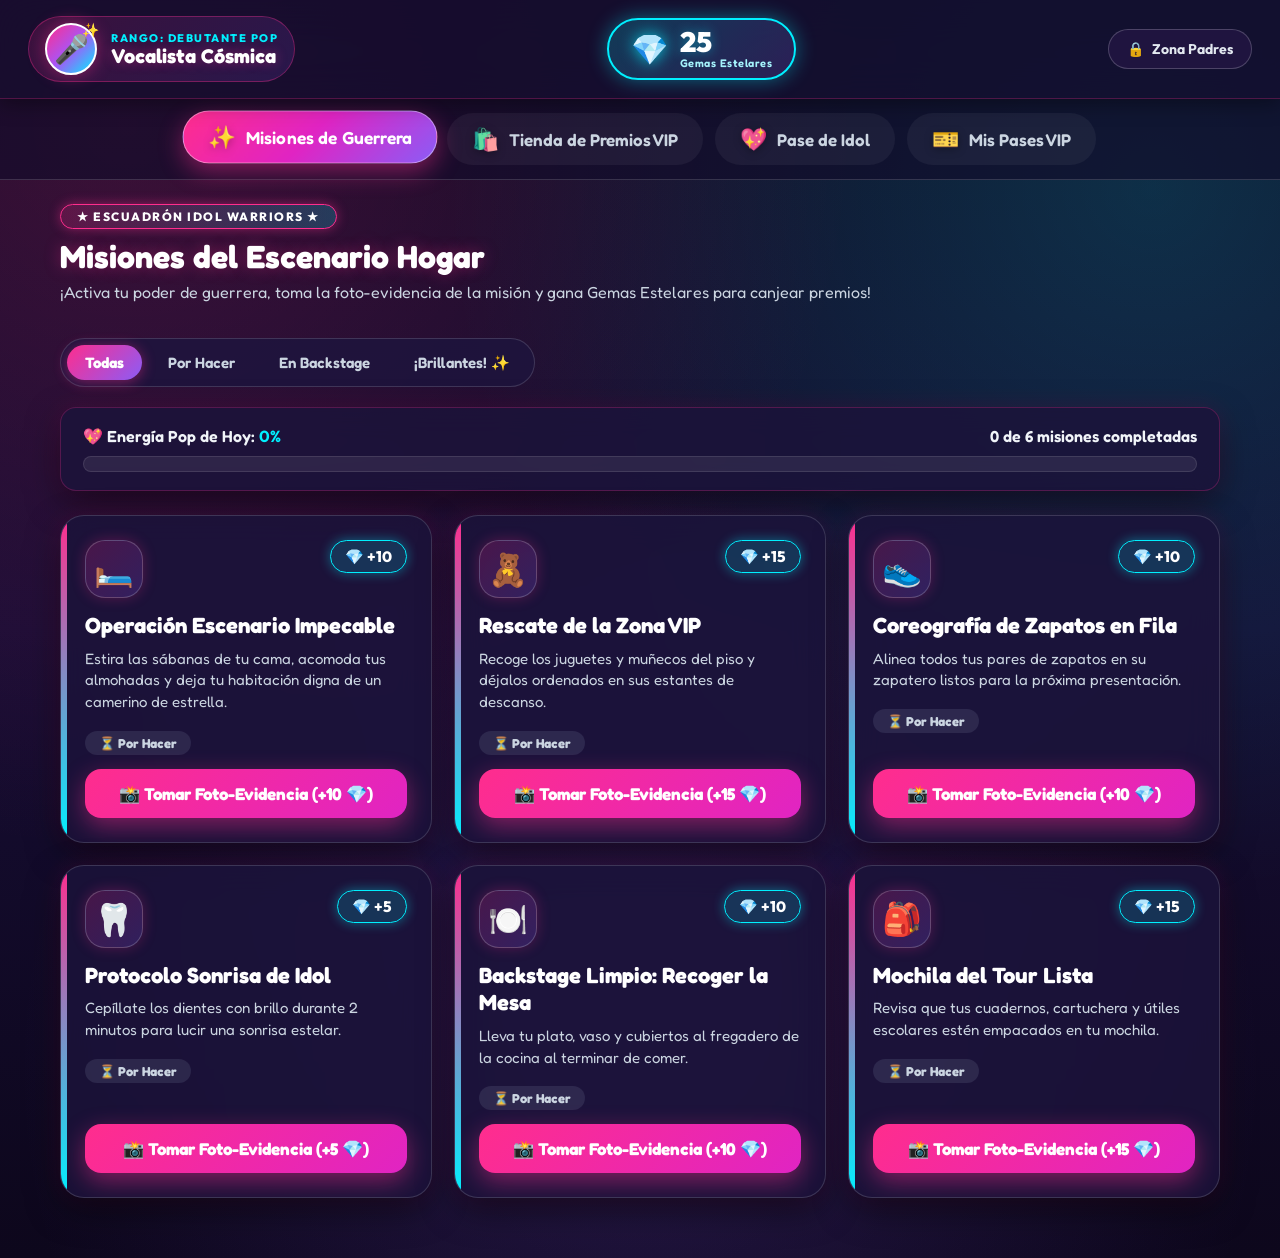
==== index.html @ 94e49156 "Initial commit" ====
<!DOCTYPE html>
<html lang="es">
<head>
  <meta charset="UTF-8">
  <meta name="viewport" content="width=device-width, initial-scale=1.0, maximum-scale=1.0, user-scalable=no">
  <title>Idol Warriors: Operación Hogar ✨💖</title>
  <meta name="description" content="Juego interactivo estilo Guerreras K-Pop para cumplir retos del hogar, subir fotos de evidencia, acumular Gemas Estelares y canjear Vales VIP familiares.">
  
  <!-- Google Fonts: Fredoka y Outfit -->
  <link rel="preconnect" href="https://fonts.googleapis.com">
  <link rel="preconnect" href="https://fonts.gstatic.com" crossorigin>
  <link href="https://fonts.googleapis.com/css2?family=Fredoka:wght@400;500;600;700&family=Outfit:wght@500;700;800;900&display=swap" rel="stylesheet">
  
  <link rel="stylesheet" href="style.css">
</head>
<body>
  <!-- Canvas para fuegos artificiales y lluvia de estrellas -->
  <canvas id="confettiCanvas"></canvas>

  <!-- Barra Superior / Stage Central -->
  <header class="top-nav">
    <div class="agent-summary" id="agentBadgeBtn" title="Ver mi Credencial de Idol Guerrera">
      <div class="avatar-ring">
        <span class="avatar-emoji" id="navAvatarEmoji">🎤</span>
        <span class="sparkle-orbit">✨</span>
      </div>
      <div class="agent-titles">
        <span class="agent-rank-badge" id="navRankBadge">Rango: Debutante Pop</span>
        <h2 class="agent-codename" id="navCodename">Vocalista Cósmica</h2>
      </div>
    </div>

    <!-- Bóveda de Gemas Estelares -->
    <div class="coin-vault" id="coinVault">
      <div class="coin-icon-glow">💎</div>
      <div class="coin-counter">
        <span class="coin-number" id="coinBalance">0</span>
        <span class="coin-label">Gemas Estelares</span>
      </div>
    </div>

    <!-- Botón Cuartel General de Padres -->
    <button class="hq-parent-btn" id="openParentHqBtn" title="Acceso exclusivo para Padres (Cuartel General)">
      <span class="lock-icon">🔒</span>
      <span class="hq-text">Zona Padres</span>
      <span class="pending-badge" id="pendingHqBadge" style="display: none;">0</span>
    </button>
  </header>

  <!-- Pestañas Táctiles Estilo K-Pop Idol -->
  <nav class="tablet-tabs">
    <button class="tab-btn active" data-tab="tab-missions" id="tabBtnMissions">
      <span class="tab-icon">✨</span>
      <span class="tab-text">Misiones de Guerrera</span>
    </button>
    <button class="tab-btn" data-tab="tab-store" id="tabBtnStore">
      <span class="tab-icon">🛍️</span>
      <span class="tab-text">Tienda de Premios VIP</span>
    </button>
    <button class="tab-btn" data-tab="tab-profile" id="tabBtnProfile">
      <span class="tab-icon">💖</span>
      <span class="tab-text">Pase de Idol</span>
    </button>
    <button class="tab-btn" data-tab="tab-tickets" id="tabBtnTickets">
      <span class="tab-icon">🎫</span>
      <span class="tab-text">Mis Pases VIP</span>
    </button>
  </nav>

  <!-- Contenedor Principal de Vistas -->
  <main class="main-container">

    <!-- ============================================== -->
    <!-- PESTAÑA 1: MISIONES DE GUERRERA (RETOS DEL HOGAR) -->
    <!-- ============================================== -->
    <section class="tab-content active" id="tab-missions">
      <div class="mission-dashboard-header">
        <div>
          <span class="classified-tag">★ ESCUADRÓN IDOL WARRIORS ★</span>
          <h1 class="section-title">Misiones del Escenario Hogar</h1>
          <p class="section-desc">¡Activa tu poder de guerrera, toma la foto-evidencia de la misión y gana Gemas Estelares para canjear premios!</p>
        </div>
        
        <!-- Filtros de misiones -->
        <div class="filter-pills">
          <button class="filter-pill active" data-filter="all">Todas</button>
          <button class="filter-pill" data-filter="pending">Por Hacer</button>
          <button class="filter-pill" data-filter="review">En Backstage</button>
          <button class="filter-pill" data-filter="done">¡Brillantes! ✨</button>
        </div>
      </div>

      <!-- Barra de Progreso del Día -->
      <div class="daily-progress-card">
        <div class="progress-info">
          <span>💖 Energía Pop de Hoy: <b id="progressPercentText">0%</b></span>
          <span id="missionsCountText">0 de 0 misiones completadas</span>
        </div>
        <div class="progress-bar-bg">
          <div class="progress-bar-fill" id="dailyProgressBar" style="width: 0%;"></div>
        </div>
      </div>

      <!-- Cuadrícula de Tarjetas de Misiones -->
      <div class="missions-grid" id="missionsGrid">
        <!-- Generado dinámicamente con JS -->
      </div>
    </section>

    <!-- ============================================== -->
    <!-- PESTAÑA 2: TIENDA DE PREMIOS VIP FAMILIARES -->
    <!-- ============================================== -->
    <section class="tab-content" id="tab-store">
      <div class="store-header">
        <span class="classified-tag">★ BOUTIQUE VIP FAMILIAR ★</span>
        <h1 class="section-title">Boutique de Premios VIP</h1>
        <p class="section-desc">Canjea tus Gemas Estelares por increíbles recompensas reales preparadas con papá y mamá.</p>
        
        <div class="store-balance-banner">
          <span class="banner-coin">💎</span>
          <span>Tienes acumuladas: <strong id="storeAvailableCoins">0</strong> Gemas Estelares</span>
        </div>
      </div>

      <div class="rewards-grid" id="rewardsGrid">
        <!-- Generado dinámicamente con JS -->
      </div>
    </section>

    <!-- ============================================== -->
    <!-- PESTAÑA 3: CARNET / PASE DE IDOL GUERRERA -->
    <!-- ============================================== -->
    <section class="tab-content" id="tab-profile">
      <div class="id-card-wrapper">
        <div class="spy-id-card">
          <div class="id-card-top">
            <span class="agency-logo">⭐ K-POP WARRIOR ACADEMY</span>
            <span class="id-code" id="cardAgentId">IDOL-2026</span>
          </div>

          <div class="id-card-body">
            <div class="id-photo-frame">
              <span class="id-avatar-large" id="cardAvatarEmoji">🎤</span>
              <button class="change-avatar-btn" id="openAvatarPickerBtn">Cambiar Estilo 💖</button>
            </div>

            <div class="id-details">
              <div class="field">
                <span class="field-label">Nombre Artístico / Clave:</span>
                <div class="editable-name-row">
                  <span class="field-value" id="cardCodename">Vocalista Cósmica</span>
                  <button class="edit-name-btn" id="editNameBtn">✏️</button>
                </div>
              </div>

              <div class="field">
                <span class="field-label">Rango de Guerrera:</span>
                <span class="rank-tag-large" id="cardRankTag">🌸 Debutante Pop</span>
              </div>

              <div class="field-row-stats">
                <div class="mini-stat">
                  <span class="mini-stat-num" id="statCompletedCases">0</span>
                  <span class="mini-stat-label">Retos Brillantes</span>
                </div>
                <div class="mini-stat">
                  <span class="mini-stat-num" id="statTotalCoinsEarned">0</span>
                  <span class="mini-stat-label">Gemas Ganadas</span>
                </div>
                <div class="mini-stat">
                  <span class="mini-stat-num" id="statRewardsClaimed">0</span>
                  <span class="mini-stat-label">Pases Canjeados</span>
                </div>
              </div>
            </div>
          </div>

          <div class="id-card-bottom">
            <span>PASE DE ACCESO TOTAL • BRILLO Y PODER • CUARTEL FAMILIAR</span>
          </div>
        </div>

        <!-- Rango y Logros -->
        <div class="ranks-roadmap-card">
          <h3 class="roadmap-title">👑 Escalafón del Escuadrón Idol</h3>
          <div class="ranks-list" id="ranksList">
            <!-- Dinámico -->
          </div>
        </div>
      </div>
    </section>

    <!-- ============================================== -->
    <!-- PESTAÑA 4: HISTORIAL DE PASES VIP CANJEADOS -->
    <!-- ============================================== -->
    <section class="tab-content" id="tab-tickets">
      <div class="tickets-header">
        <span class="classified-tag">★ COLECCIÓN VIP ★</span>
        <h1 class="section-title">Mis Pases de Recompensa</h1>
        <p class="section-desc">Muestra estos pases dorados a tus padres para disfrutar de tus momentos y premios especiales.</p>
      </div>

      <div class="tickets-container" id="ticketsContainer">
        <!-- Generado dinámicamente con JS -->
      </div>
    </section>
  </main>

  <!-- ============================================== -->
  <!-- MODAL 1: CÁMARA DE FOTO-EVIDENCIA (VISOR MÁGICO) -->
  <!-- ============================================== -->
  <div class="modal-backdrop" id="cameraModal">
    <div class="modal-card camera-modal-card">
      <div class="modal-header">
        <div class="modal-title-group">
          <span class="modal-badge">📸 LENTE MÁGICO DE GUERRERA</span>
          <h3 class="modal-title" id="cameraMissionTitle">Misión: Escenario Impecable</h3>
        </div>
        <button class="modal-close-btn" id="closeCameraModalBtn">✕</button>
      </div>

      <div class="camera-viewport-container">
        <!-- Vista previa en vivo -->
        <video id="cameraVideo" autoplay playsinline muted></video>
        <!-- Canvas para capturar -->
        <canvas id="cameraCanvas" style="display: none;"></canvas>
        
        <!-- Retícula holográfica de guerrera -->
        <div class="spy-reticle">
          <div class="reticle-corner top-left"></div>
          <div class="reticle-corner top-right"></div>
          <div class="reticle-corner bottom-left"></div>
          <div class="reticle-corner bottom-right"></div>
          <div class="reticle-center"></div>
          <span class="reticle-tag">💖 ENFOQUE MÁGICO • EVIDENCIA BRILLANTE ✨</span>
        </div>

        <!-- Vista previa de foto tomada -->
        <div class="photo-preview-overlay" id="photoPreviewOverlay" style="display: none;">
          <img id="capturedPhotoImg" alt="Foto Evidencia">
          <div class="watermark-stamp">
            <span>MISIÓN CUMPLIDA ✨</span>
            <small id="watermarkDate">03/10/2026</small>
          </div>
        </div>
      </div>

      <!-- Controles de la cámara -->
      <div class="camera-controls">
        <div id="liveCameraButtons" class="btn-group">
          <label class="btn btn-secondary file-upload-label" title="Subir desde galería">
            📁 Galería
            <input type="file" id="fileFallbackInput" accept="image/*" capture="environment" style="display: none;">
          </label>
          <button class="btn btn-shutter" id="shutterBtn" title="¡Capturar con Brillo!">
            <span class="shutter-circle"></span>
          </button>
          <button class="btn btn-secondary" id="switchCameraBtn" title="Cambiar Cámara">🔄 Girar</button>
        </div>

        <div id="reviewCameraButtons" class="btn-group" style="display: none;">
          <button class="btn btn-secondary" id="retakePhotoBtn">🔄 Tomar Otra</button>
          <button class="btn btn-primary-glow" id="sendEvidenceBtn">✨ Enviar a Revisión de Padres</button>
        </div>
      </div>
    </div>
  </div>

  <!-- ============================================== -->
  <!-- MODAL 2: ACCESO PADRES CON PIN -->
  <!-- ============================================== -->
  <div class="modal-backdrop" id="parentPinModal">
    <div class="modal-card pin-modal-card">
      <div class="modal-header">
        <div class="modal-title-group">
          <span class="modal-badge">🔐 BACKSTAGE DE PADRES</span>
          <h3 class="modal-title">Control de Producción</h3>
        </div>
        <button class="modal-close-btn" id="closePinModalBtn">✕</button>
      </div>

      <div class="pin-instruction">
        <p>Ingresa el código PIN de 4 dígitos para aprobar misiones y premios.</p>
        <small class="pin-hint">(PIN por defecto: <b>1234</b>)</small>
      </div>

      <!-- Indicadores de dígitos -->
      <div class="pin-dots">
        <div class="pin-dot" id="pdot-0"></div>
        <div class="pin-dot" id="pdot-1"></div>
        <div class="pin-dot" id="pdot-2"></div>
        <div class="pin-dot" id="pdot-3"></div>
      </div>
      <div class="pin-error-msg" id="pinErrorMsg"></div>

      <!-- Teclado Numérico Táctil -->
      <div class="pin-keypad">
        <button class="keypad-btn" data-key="1">1</button>
        <button class="keypad-btn" data-key="2">2</button>
        <button class="keypad-btn" data-key="3">3</button>
        <button class="keypad-btn" data-key="4">4</button>
        <button class="keypad-btn" data-key="5">5</button>
        <button class="keypad-btn" data-key="6">6</button>
        <button class="keypad-btn" data-key="7">7</button>
        <button class="keypad-btn" data-key="8">8</button>
        <button class="keypad-btn" data-key="9">9</button>
        <button class="keypad-btn special-key" data-key="clear">Borrar</button>
        <button class="keypad-btn" data-key="0">0</button>
        <button class="keypad-btn special-key" data-key="backspace">⌫</button>
      </div>
    </div>
  </div>

  <!-- ============================================== -->
  <!-- MODAL 3: PANEL DEL CUARTEL GENERAL (PADRES) -->
  <!-- ============================================== -->
  <div class="modal-backdrop" id="parentHqModal">
    <div class="modal-card hq-modal-card">
      <div class="modal-header">
        <div class="modal-title-group">
          <span class="modal-badge">⭐ MANDO DE PRODUCCIÓN</span>
          <h2 class="modal-title">Panel de Control de Padres</h2>
        </div>
        <button class="modal-close-btn" id="closeHqModalBtn">✕</button>
      </div>

      <div class="hq-tabs">
        <button class="hq-tab-btn active" data-hqtab="hq-tab-review">
          📸 Revisar Evidencias (<span id="hqPendingCount">0</span>)
        </button>
        <button class="hq-tab-btn" data-hqtab="hq-tab-manage-missions">
          ⚙️ Gestionar Misiones
        </button>
        <button class="hq-tab-btn" data-hqtab="hq-tab-manage-rewards">
          🎁 Gestionar Premios
        </button>
        <button class="hq-tab-btn" data-hqtab="hq-tab-settings">
          🔒 Seguridad y Ajustes
        </button>
      </div>

      <!-- SUBTAB 1: REVISAR FOTOS ENVIADAS -->
      <div class="hq-tab-content active" id="hq-tab-review">
        <div class="review-intro">
          <h3>Evidencias Fotográficas por Aprobar</h3>
          <p>Revisa la foto que tomó tu hija. Al pulsar <b>Aprobar Misión</b> se estampará el sello y se sumarán automáticamente las Gemas a su carnet.</p>
        </div>

        <div class="pending-reviews-list" id="pendingReviewsList">
          <!-- Renderizado dinámico -->
        </div>
      </div>

      <!-- SUBTAB 2: GESTIONAR MISIONES -->
      <div class="hq-tab-content" id="hq-tab-manage-missions">
        <div class="section-action-bar">
          <h3>Misiones del Hogar Activas</h3>
          <button class="btn btn-primary" id="openNewMissionFormBtn">➕ Crear Nueva Misión</button>
        </div>

        <!-- Formulario nueva misión -->
        <div class="form-drawer" id="newMissionForm" style="display: none;">
          <h4>Nueva Misión de Guerrera</h4>
          <div class="form-grid">
            <div class="form-group">
              <label>Icono / Emoji:</label>
              <input type="text" id="newMissionEmoji" value="✨" maxlength="2">
            </div>
            <div class="form-group">
              <label>Nombre de la Misión:</label>
              <input type="text" id="newMissionTitle" placeholder="Ej: Operación Cama Impecable">
            </div>
            <div class="form-group">
              <label>Recompensa (Gemas 💎):</label>
              <input type="number" id="newMissionCoins" value="10" min="1" max="100">
            </div>
            <div class="form-group full-width">
              <label>Instrucciones de la Misión:</label>
              <input type="text" id="newMissionDesc" placeholder="Ej: Estira las sábanas y pon las almohadas en su lugar.">
            </div>
          </div>
          <div class="form-actions">
            <button class="btn btn-secondary" id="cancelNewMissionBtn">Cancelar</button>
            <button class="btn btn-primary-glow" id="saveNewMissionBtn">Guardar Misión</button>
          </div>
        </div>

        <div class="hq-missions-table" id="hqMissionsList">
          <!-- Dinámico -->
        </div>
      </div>

      <!-- SUBTAB 3: GESTIONAR PREMIOS -->
      <div class="hq-tab-content" id="hq-tab-manage-rewards">
        <div class="section-action-bar">
          <h3>Catálogo de Premios VIP</h3>
          <button class="btn btn-primary" id="openNewRewardFormBtn">➕ Añadir Premio Familiar</button>
        </div>

        <!-- Formulario nuevo premio -->
        <div class="form-drawer" id="newRewardForm" style="display: none;">
          <h4>Nuevo Pase de Premio VIP</h4>
          <div class="form-grid">
            <div class="form-group">
              <label>Icono / Emoji:</label>
              <input type="text" id="newRewardEmoji" value="🍦" maxlength="2">
            </div>
            <div class="form-group">
              <label>Nombre del Premio:</label>
              <input type="text" id="newRewardTitle" placeholder="Ej: Tarde de Heladería Doble">
            </div>
            <div class="form-group">
              <label>Costo en Gemas 💎:</label>
              <input type="number" id="newRewardCost" value="25" min="5" max="500">
            </div>
            <div class="form-group full-width">
              <label>Descripción / Condiciones:</label>
              <input type="text" id="newRewardDesc" placeholder="Ej: Salida el fin de semana para comer su helado favorito.">
            </div>
          </div>
          <div class="form-actions">
            <button class="btn btn-secondary" id="cancelNewRewardBtn">Cancelar</button>
            <button class="btn btn-primary-glow" id="saveNewRewardBtn">Guardar Premio</button>
          </div>
        </div>

        <div class="hq-rewards-table" id="hqRewardsList">
          <!-- Dinámico -->
        </div>
      </div>

      <!-- SUBTAB 4: AJUSTES Y SEGURIDAD -->
      <div class="hq-tab-content" id="hq-tab-settings">
        <div class="settings-card">
          <h3>Cambiar Código PIN de Padres</h3>
          <p>Define un nuevo PIN de 4 dígitos para proteger este panel.</p>
          <div class="form-grid" style="max-width: 320px;">
            <div class="form-group">
              <label>Nuevo PIN (4 dígitos):</label>
              <input type="password" id="newPinInput" maxlength="4" placeholder="••••">
            </div>
            <button class="btn btn-primary" id="saveNewPinBtn">Actualizar PIN</button>
          </div>
        </div>

        <div class="settings-card danger-zone">
          <h3>Reiniciar Datos de Muestra</h3>
          <p>Restaura las misiones y premios originales de Guerreras K-Pop si deseas empezar de nuevo.</p>
          <button class="btn btn-danger" id="resetDefaultsBtn">⚠️ Restaurar Datos Originales</button>
        </div>
      </div>
    </div>
  </div>

  <!-- ============================================== -->
  <!-- MODAL 4: PASE VIP DORADO HOLOGRÁFICO -->
  <!-- ============================================== -->
  <div class="modal-backdrop" id="ticketModal">
    <div class="modal-card ticket-modal-card">
      <div class="ticket-golden" id="ticketGoldenCard">
        <div class="ticket-header">
          <span class="ticket-badge">✨ PASE VIP DE RECOMPENSA ✨</span>
          <span class="ticket-agency">K-POP WARRIOR ACADEMY</span>
        </div>
        
        <div class="ticket-body">
          <div class="ticket-emoji" id="ticketEmoji">🎬</div>
          <h2 class="ticket-title" id="ticketTitle">Tarde de Película y Palomitas</h2>
          <p class="ticket-desc" id="ticketDesc">Válido para elegir la película familiar y disfrutar con palomitas recién hechas.</p>
          
          <div class="ticket-meta">
            <div>
              <span class="meta-label">IDOL GUERRERA:</span>
              <strong id="ticketAgentName">Vocalista Cósmica</strong>
            </div>
            <div>
              <span class="meta-label">CÓDIGO VIP:</span>
              <strong class="ticket-code" id="ticketUniqueCode">#VIP-9842</strong>
            </div>
            <div>
              <span class="meta-label">FECHA:</span>
              <span id="ticketDateText">03/10/2026</span>
            </div>
          </div>
        </div>

        <div class="ticket-footer">
          <span class="ticket-seal">💖 PASE CANJEADO CON ÉXITO</span>
          <small>¡Muéstrale este pase VIP a tus padres para disfrutar tu momento especial!</small>
        </div>
      </div>

      <div class="ticket-actions">
        <button class="btn btn-primary-glow" id="closeTicketModalBtn">¡A brillar y disfrutar! 🎉💖</button>
      </div>
    </div>
  </div>

  <!-- ============================================== -->
  <!-- MODAL 5: VESTIDOR IDOL (AVATARES GUERRERAS K-POP) -->
  <!-- ============================================== -->
  <div class="modal-backdrop" id="avatarModal">
    <div class="modal-card avatar-modal-card">
      <div class="modal-header">
        <div class="modal-title-group">
          <span class="modal-badge">✨ VESTIDOR DE GUERRERAS K-POP</span>
          <h3 class="modal-title">Elige tu Estilo de Guerrera</h3>
        </div>
        <button class="modal-close-btn" id="closeAvatarModalBtn">✕</button>
      </div>

      <div class="avatar-choices-grid" id="avatarChoicesGrid">
        <!-- Generado dinámicamente con JS -->
      </div>
    </div>
  </div>

  <!-- Scripts -->
  <script src="app.js"></script>
</body>
</html>
---- style.css ----
/* ========================================================
   IDOL WARRIORS: OPERACIÓN HOGAR - ESTÉTICA GUERRERAS K-POP
   Diseñado para Tablet / iPad con estilo glam-heroico holográfico
   ======================================================== */

:root {
  /* Paleta Holográfica K-Pop */
  --bg-deep: #0e091f;
  --bg-surface: #181135;
  --bg-card: rgba(28, 19, 58, 0.85);
  --bg-card-hover: rgba(38, 25, 78, 0.95);
  
  --kpop-pink: #ff2d8d;
  --kpop-pink-glow: rgba(255, 45, 141, 0.45);
  --kpop-magenta: #e024c3;
  --kpop-violet: #8b5cf6;
  --kpop-violet-glow: rgba(139, 92, 246, 0.4);
  --kpop-cyan: #00f0ff;
  --kpop-cyan-glow: rgba(0, 240, 255, 0.4);
  --kpop-star-gold: #ffd700;
  --kpop-star-glow: rgba(255, 215, 0, 0.45);
  --kpop-mint: #10b981;
  --kpop-gem-blue: #38bdf8;
  
  --text-primary: #ffffff;
  --text-secondary: #cbd5e1;
  --text-muted: #8e84a8;
  
  --border-glass: rgba(255, 255, 255, 0.15);
  --border-holo: linear-gradient(135deg, rgba(255, 45, 141, 0.6), rgba(0, 240, 255, 0.6));
  
  --radius-lg: 24px;
  --radius-md: 16px;
  --radius-sm: 10px;
  --radius-full: 9999px;
  
  --font-child: 'Fredoka', cursive, sans-serif;
  --font-spy: 'Outfit', -apple-system, BlinkMacSystemFont, sans-serif;
  
  --shadow-card: 0 12px 36px -4px rgba(0, 0, 0, 0.6), 0 0 24px rgba(255, 45, 141, 0.12);
  --shadow-kpop-pink: 0 8px 24px var(--kpop-pink-glow);
  --shadow-kpop-cyan: 0 8px 24px var(--kpop-cyan-glow);
  --shadow-holo: 0 8px 28px rgba(139, 92, 246, 0.45);
}

/* Reset y Base */
* {
  margin: 0;
  padding: 0;
  box-sizing: border-box;
  -webkit-tap-highlight-color: transparent;
  user-select: none;
}

body {
  font-family: var(--font-child);
  background-color: var(--bg-deep);
  background-image: 
    radial-gradient(circle at 10% 10%, rgba(255, 45, 141, 0.18) 0%, transparent 45%),
    radial-gradient(circle at 90% 15%, rgba(0, 240, 255, 0.16) 0%, transparent 45%),
    radial-gradient(circle at 50% 85%, rgba(139, 92, 246, 0.18) 0%, transparent 50%),
    linear-gradient(180deg, #0e091f 0%, #160d33 50%, #0d071c 100%);
  color: var(--text-primary);
  min-height: 100vh;
  display: flex;
  flex-direction: column;
  overflow-x: hidden;
  position: relative;
}

/* Canvas de Confeti */
#confettiCanvas {
  position: fixed;
  top: 0;
  left: 0;
  width: 100%;
  height: 100%;
  pointer-events: none;
  z-index: 9999;
}

/* ========================================================
   1. BARRA SUPERIOR / STAGE BAR
   ======================================================== */
.top-nav {
  display: flex;
  align-items: center;
  justify-content: space-between;
  padding: 16px 28px;
  background: rgba(20, 14, 46, 0.85);
  backdrop-filter: blur(20px);
  border-bottom: 1.5px solid rgba(255, 45, 141, 0.25);
  position: sticky;
  top: 0;
  z-index: 100;
  gap: 16px;
  box-shadow: 0 4px 20px rgba(0, 0, 0, 0.4);
}

.agent-summary {
  display: flex;
  align-items: center;
  gap: 14px;
  cursor: pointer;
  padding: 6px 16px;
  border-radius: var(--radius-full);
  background: linear-gradient(135deg, rgba(255, 45, 141, 0.15), rgba(139, 92, 246, 0.15));
  border: 1.5px solid rgba(255, 45, 141, 0.35);
  transition: all 0.25s ease;
}

.agent-summary:hover {
  background: linear-gradient(135deg, rgba(255, 45, 141, 0.25), rgba(139, 92, 246, 0.25));
  transform: translateY(-2px);
  box-shadow: 0 0 16px var(--kpop-pink-glow);
}

.avatar-ring {
  width: 52px;
  height: 52px;
  border-radius: 50%;
  background: linear-gradient(135deg, #ff2d8d, #a855f7, #00f0ff);
  display: flex;
  align-items: center;
  justify-content: center;
  box-shadow: 0 0 18px var(--kpop-pink-glow);
  position: relative;
  border: 2px solid #ffffff;
}

.avatar-emoji {
  font-size: 28px;
}

.sparkle-orbit {
  position: absolute;
  top: -4px;
  right: -4px;
  font-size: 14px;
  animation: sparkleTwinkle 2s infinite ease-in-out alternate;
}

@keyframes sparkleTwinkle {
  0% { transform: scale(0.8) rotate(0deg); opacity: 0.7; }
  100% { transform: scale(1.3) rotate(35deg); opacity: 1; }
}

.agent-titles {
  display: flex;
  flex-direction: column;
}

.agent-rank-badge {
  font-family: var(--font-spy);
  font-size: 11px;
  text-transform: uppercase;
  letter-spacing: 1.5px;
  color: var(--kpop-cyan);
  font-weight: 800;
}

.agent-codename {
  font-family: var(--font-child);
  font-size: 20px;
  font-weight: 700;
  color: #ffffff;
  line-height: 1.1;
  text-shadow: 0 0 12px rgba(255, 45, 141, 0.4);
}

/* Bóveda de Gemas Estelares */
.coin-vault {
  display: flex;
  align-items: center;
  gap: 12px;
  background: linear-gradient(135deg, rgba(0, 240, 255, 0.2), rgba(139, 92, 246, 0.2));
  border: 2px solid var(--kpop-cyan);
  border-radius: var(--radius-full);
  padding: 8px 22px;
  box-shadow: 0 0 20px var(--kpop-cyan-glow);
  animation: pulseGems 3s infinite alternate ease-in-out;
}

@keyframes pulseGems {
  0% { box-shadow: 0 0 12px rgba(0, 240, 255, 0.3); border-color: var(--kpop-cyan); }
  100% { box-shadow: 0 0 24px rgba(255, 45, 141, 0.5); border-color: var(--kpop-pink); }
}

.coin-icon-glow {
  font-size: 30px;
  filter: drop-shadow(0 0 8px rgba(0, 240, 255, 0.8));
  animation: gemFloat 4s infinite ease-in-out;
}

@keyframes gemFloat {
  0%, 100% { transform: translateY(0) scale(1); }
  50% { transform: translateY(-3px) scale(1.1); }
}

.coin-counter {
  display: flex;
  flex-direction: column;
  align-items: flex-start;
}

.coin-number {
  font-family: var(--font-spy);
  font-size: 28px;
  font-weight: 900;
  color: #fff;
  text-shadow: 0 0 12px var(--kpop-cyan-glow);
  line-height: 1;
}

.coin-label {
  font-size: 11px;
  color: #a5f3fc;
  font-weight: 600;
  letter-spacing: 0.5px;
}

/* Botón Cuartel Padres */
.hq-parent-btn {
  display: flex;
  align-items: center;
  gap: 8px;
  background: rgba(35, 23, 68, 0.85);
  border: 1.5px solid rgba(255, 255, 255, 0.2);
  color: #e2e8f0;
  padding: 10px 18px;
  border-radius: var(--radius-full);
  font-family: var(--font-spy);
  font-size: 14px;
  font-weight: 700;
  cursor: pointer;
  transition: all 0.2s ease;
  position: relative;
}

.hq-parent-btn:hover {
  background: rgba(55, 36, 105, 1);
  border-color: var(--kpop-violet);
  color: #fff;
  transform: translateY(-2px);
  box-shadow: 0 4px 16px var(--kpop-violet-glow);
}

.pending-badge {
  background: var(--kpop-pink);
  color: white;
  font-size: 12px;
  font-weight: 900;
  min-width: 22px;
  height: 22px;
  border-radius: 50%;
  display: flex;
  align-items: center;
  justify-content: center;
  box-shadow: 0 0 10px var(--kpop-pink-glow);
  animation: badgeBounce 1.5s infinite;
}

@keyframes badgeBounce {
  0%, 100% { transform: scale(1); }
  50% { transform: scale(1.25); }
}

/* ========================================================
   2. PESTAÑAS TÁCTILES K-POP
   ======================================================== */
.tablet-tabs {
  display: flex;
  justify-content: center;
  gap: 12px;
  padding: 14px 20px;
  background: rgba(18, 12, 42, 0.65);
  border-bottom: 1px solid var(--border-glass);
}

.tab-btn {
  display: flex;
  align-items: center;
  gap: 10px;
  padding: 12px 24px;
  border-radius: var(--radius-full);
  background: rgba(255, 255, 255, 0.05);
  border: 1.5px solid transparent;
  color: var(--text-secondary);
  font-family: var(--font-child);
  font-size: 17px;
  font-weight: 600;
  cursor: pointer;
  transition: all 0.25s cubic-bezier(0.34, 1.56, 0.64, 1);
}

.tab-btn .tab-icon {
  font-size: 22px;
  filter: drop-shadow(0 2px 4px rgba(0,0,0,0.3));
}

.tab-btn:hover {
  color: #fff;
  background: rgba(255, 255, 255, 0.1);
  transform: translateY(-2px);
}

.tab-btn.active {
  background: linear-gradient(135deg, var(--kpop-pink), var(--kpop-magenta), var(--kpop-violet));
  color: #ffffff;
  border-color: rgba(255, 255, 255, 0.4);
  box-shadow: var(--shadow-kpop-pink);
  transform: translateY(-2px) scale(1.02);
}

/* ========================================================
   3. CONTENEDOR PRINCIPAL Y PESTAÑAS
   ======================================================== */
.main-container {
  flex: 1;
  max-width: 1200px;
  width: 100%;
  margin: 0 auto;
  padding: 24px 20px 60px;
}

.tab-content {
  display: none;
  animation: fadeInTab 0.35s ease-out;
}

.tab-content.active {
  display: block;
}

@keyframes fadeInTab {
  from { opacity: 0; transform: translateY(12px); }
  to { opacity: 1; transform: translateY(0); }
}

.classified-tag {
  display: inline-block;
  background: linear-gradient(90deg, rgba(255, 45, 141, 0.2), rgba(0, 240, 255, 0.2));
  color: #ffffff;
  border: 1.5px solid var(--kpop-pink);
  padding: 4px 16px;
  border-radius: var(--radius-full);
  font-family: var(--font-spy);
  font-size: 12px;
  font-weight: 800;
  letter-spacing: 1.5px;
  margin-bottom: 8px;
  box-shadow: 0 0 12px var(--kpop-pink-glow);
}

.section-title {
  font-family: var(--font-child);
  font-size: 32px;
  font-weight: 700;
  color: #fff;
  margin-bottom: 6px;
  text-shadow: 0 0 16px rgba(255, 45, 141, 0.35);
}

.section-desc {
  font-size: 16px;
  color: var(--text-secondary);
  margin-bottom: 20px;
}

/* ========================================================
   4. TABLERO DE MISIONES DE GUERRERA
   ======================================================== */
.mission-dashboard-header {
  display: flex;
  justify-content: space-between;
  align-items: flex-end;
  flex-wrap: wrap;
  gap: 16px;
  margin-bottom: 20px;
}

.filter-pills {
  display: flex;
  gap: 8px;
  background: rgba(30, 20, 62, 0.85);
  padding: 6px;
  border-radius: var(--radius-full);
  border: 1px solid var(--border-glass);
}

.filter-pill {
  background: transparent;
  border: none;
  color: var(--text-secondary);
  padding: 8px 18px;
  border-radius: var(--radius-full);
  font-family: var(--font-child);
  font-size: 15px;
  font-weight: 600;
  cursor: pointer;
  transition: all 0.2s ease;
}

.filter-pill:hover {
  color: #fff;
}

.filter-pill.active {
  background: linear-gradient(135deg, var(--kpop-pink), var(--kpop-violet));
  color: #fff;
  font-weight: 700;
  box-shadow: 0 2px 14px var(--kpop-pink-glow);
}

/* Barra de Progreso Diario */
.daily-progress-card {
  background: var(--bg-card);
  border: 1.5px solid rgba(255, 45, 141, 0.25);
  border-radius: var(--radius-md);
  padding: 18px 22px;
  margin-bottom: 24px;
  backdrop-filter: blur(14px);
  box-shadow: var(--shadow-card);
}

.progress-info {
  display: flex;
  justify-content: space-between;
  font-size: 16px;
  font-weight: 600;
  margin-bottom: 10px;
  color: #f1f5f9;
}

.progress-info b {
  color: var(--kpop-cyan);
  font-family: var(--font-spy);
}

.progress-bar-bg {
  width: 100%;
  height: 16px;
  background: rgba(255, 255, 255, 0.08);
  border-radius: var(--radius-full);
  overflow: hidden;
  border: 1px solid rgba(255, 255, 255, 0.1);
}

.progress-bar-fill {
  height: 100%;
  background: linear-gradient(90deg, var(--kpop-pink), #a855f7, var(--kpop-cyan));
  border-radius: var(--radius-full);
  transition: width 0.6s cubic-bezier(0.34, 1.56, 0.64, 1);
  box-shadow: 0 0 16px var(--kpop-pink-glow);
}

/* Grid de Misiones */
.missions-grid {
  display: grid;
  grid-template-columns: repeat(auto-fill, minmax(320px, 1fr));
  gap: 22px;
}

/* Tarjeta de Misión */
.mission-card {
  background: var(--bg-card);
  border: 1.5px solid var(--border-glass);
  border-radius: var(--radius-lg);
  padding: 24px;
  display: flex;
  flex-direction: column;
  justify-content: space-between;
  transition: all 0.3s cubic-bezier(0.34, 1.56, 0.64, 1);
  box-shadow: var(--shadow-card);
  backdrop-filter: blur(16px);
  position: relative;
  overflow: hidden;
}

.mission-card::before {
  content: '';
  position: absolute;
  top: 0;
  left: 0;
  width: 6px;
  height: 100%;
  background: linear-gradient(180deg, var(--kpop-pink), var(--kpop-cyan));
}

.mission-card:hover {
  transform: translateY(-6px);
  background: var(--bg-card-hover);
  border-color: rgba(255, 45, 141, 0.4);
  box-shadow: 0 16px 40px rgba(0, 0, 0, 0.5), 0 0 24px var(--kpop-pink-glow);
}

.mission-card.status-review {
  border-color: rgba(255, 215, 0, 0.4);
}
.mission-card.status-review::before {
  background: var(--kpop-star-gold);
}

.mission-card.status-done {
  border-color: rgba(16, 185, 129, 0.5);
  background: rgba(16, 185, 129, 0.08);
}
.mission-card.status-done::before {
  background: var(--kpop-mint);
}

.mission-card-top {
  display: flex;
  justify-content: space-between;
  align-items: flex-start;
  margin-bottom: 14px;
}

.mission-emoji-circle {
  width: 58px;
  height: 58px;
  border-radius: 20px;
  background: linear-gradient(135deg, rgba(255, 45, 141, 0.2), rgba(139, 92, 246, 0.2));
  border: 1.5px solid rgba(255, 255, 255, 0.2);
  display: flex;
  align-items: center;
  justify-content: center;
  font-size: 32px;
  box-shadow: 0 0 14px rgba(255, 45, 141, 0.25);
}

.mission-coin-badge {
  display: flex;
  align-items: center;
  gap: 6px;
  background: rgba(0, 240, 255, 0.15);
  border: 1.5px solid var(--kpop-cyan);
  color: #fff;
  padding: 6px 14px;
  border-radius: var(--radius-full);
  font-family: var(--font-spy);
  font-size: 15px;
  font-weight: 800;
  box-shadow: 0 0 12px var(--kpop-cyan-glow);
}

.mission-title {
  font-family: var(--font-child);
  font-size: 22px;
  font-weight: 700;
  color: #fff;
  margin-bottom: 8px;
  line-height: 1.25;
}

.mission-desc {
  font-size: 15px;
  color: var(--text-secondary);
  line-height: 1.45;
  margin-bottom: 18px;
}

.mission-photo-thumbnail {
  width: 100%;
  height: 130px;
  border-radius: var(--radius-md);
  object-fit: cover;
  margin-bottom: 14px;
  border: 2px solid var(--kpop-pink);
  box-shadow: 0 4px 16px rgba(0, 0, 0, 0.4);
}

.mission-status-pill {
  display: inline-flex;
  align-items: center;
  gap: 6px;
  font-size: 13px;
  font-weight: 700;
  padding: 4px 14px;
  border-radius: var(--radius-full);
  margin-bottom: 14px;
  align-self: flex-start;
}

.status-pending .mission-status-pill {
  background: rgba(148, 163, 184, 0.15);
  color: #cbd5e1;
}

.status-review .mission-status-pill {
  background: rgba(255, 215, 0, 0.2);
  color: #fef08a;
  border: 1px solid rgba(255, 215, 0, 0.4);
}

.status-done .mission-status-pill {
  background: rgba(16, 185, 129, 0.25);
  color: #6ee7b7;
  border: 1px solid rgba(16, 185, 129, 0.5);
}

.mission-action-btn {
  width: 100%;
  padding: 14px;
  border-radius: var(--radius-md);
  border: none;
  font-family: var(--font-child);
  font-size: 17px;
  font-weight: 700;
  cursor: pointer;
  display: flex;
  align-items: center;
  justify-content: center;
  gap: 8px;
  transition: all 0.25s ease;
}

.mission-action-btn.btn-camera {
  background: linear-gradient(135deg, var(--kpop-pink), var(--kpop-magenta));
  color: #ffffff;
  box-shadow: var(--shadow-kpop-pink);
}

.mission-action-btn.btn-camera:hover {
  transform: translateY(-2px);
  filter: brightness(1.15);
  box-shadow: 0 8px 24px rgba(255, 45, 141, 0.6);
}

.mission-action-btn.btn-waiting {
  background: rgba(255, 215, 0, 0.15);
  border: 1.5px dashed var(--kpop-star-gold);
  color: #fef08a;
  cursor: default;
}

.mission-action-btn.btn-approved {
  background: rgba(16, 185, 129, 0.2);
  border: 1.5px solid var(--kpop-mint);
  color: #a7f3d0;
  cursor: default;
}

/* ========================================================
   5. BOUTIQUE DE PREMIOS VIP
   ======================================================== */
.store-header {
  text-align: center;
  max-width: 650px;
  margin: 0 auto 30px;
}

.store-balance-banner {
  display: inline-flex;
  align-items: center;
  gap: 12px;
  background: linear-gradient(135deg, rgba(0, 240, 255, 0.15), rgba(255, 45, 141, 0.15));
  border: 2px solid var(--kpop-cyan);
  border-radius: var(--radius-full);
  padding: 10px 24px;
  font-size: 18px;
  color: #fff;
  box-shadow: var(--shadow-kpop-cyan);
}

.store-balance-banner strong {
  color: var(--kpop-cyan);
  font-family: var(--font-spy);
  font-size: 22px;
}

.banner-coin {
  font-size: 28px;
}

.rewards-grid {
  display: grid;
  grid-template-columns: repeat(auto-fill, minmax(300px, 1fr));
  gap: 24px;
}

.reward-card {
  background: var(--bg-card);
  border: 1.5px solid var(--border-glass);
  border-radius: var(--radius-lg);
  padding: 24px;
  display: flex;
  flex-direction: column;
  justify-content: space-between;
  text-align: center;
  box-shadow: var(--shadow-card);
  backdrop-filter: blur(16px);
  position: relative;
  transition: all 0.3s cubic-bezier(0.34, 1.56, 0.64, 1);
}

.reward-card:hover {
  transform: translateY(-6px);
  border-color: var(--kpop-cyan);
  box-shadow: 0 16px 40px rgba(0, 0, 0, 0.6), 0 0 24px var(--kpop-cyan-glow);
}

.reward-emoji-box {
  width: 80px;
  height: 80px;
  margin: 0 auto 16px;
  background: linear-gradient(135deg, rgba(255, 45, 141, 0.2), rgba(0, 240, 255, 0.2));
  border: 2px solid rgba(255, 255, 255, 0.25);
  border-radius: 24px;
  display: flex;
  align-items: center;
  justify-content: center;
  font-size: 44px;
  box-shadow: 0 8px 24px rgba(0, 0, 0, 0.3);
}

.reward-title {
  font-size: 22px;
  font-weight: 700;
  color: #fff;
  margin-bottom: 8px;
}

.reward-desc {
  font-size: 15px;
  color: var(--text-secondary);
  line-height: 1.4;
  margin-bottom: 20px;
  min-height: 42px;
}

.reward-cost-tag {
  display: inline-flex;
  align-items: center;
  justify-content: center;
  gap: 8px;
  background: rgba(0, 240, 255, 0.15);
  border: 1.5px solid var(--kpop-cyan);
  border-radius: var(--radius-full);
  padding: 8px 20px;
  color: #a5f3fc;
  font-family: var(--font-spy);
  font-size: 18px;
  font-weight: 800;
  margin-bottom: 16px;
}

.claim-reward-btn {
  width: 100%;
  padding: 14px;
  border-radius: var(--radius-md);
  border: none;
  font-family: var(--font-child);
  font-size: 18px;
  font-weight: 700;
  cursor: pointer;
  background: linear-gradient(135deg, var(--kpop-pink), #8b5cf6);
  color: #fff;
  box-shadow: var(--shadow-holo);
  transition: all 0.25s ease;
}

.claim-reward-btn:hover:not(:disabled) {
  transform: translateY(-2px);
  filter: brightness(1.15);
  box-shadow: 0 8px 28px rgba(255, 45, 141, 0.6);
}

.claim-reward-btn:disabled {
  background: rgba(255, 255, 255, 0.08);
  color: var(--text-muted);
  box-shadow: none;
  cursor: not-allowed;
  border: 1px solid rgba(255, 255, 255, 0.05);
}

/* ========================================================
   6. PASE DE IDOL GUERRERA
   ======================================================== */
.id-card-wrapper {
  display: flex;
  flex-direction: column;
  align-items: center;
  gap: 30px;
  max-width: 800px;
  margin: 0 auto;
}

.spy-id-card {
  width: 100%;
  background: linear-gradient(135deg, #24164a 0%, #150d30 100%);
  border: 2px solid var(--kpop-pink);
  border-radius: 28px;
  padding: 28px;
  box-shadow: 0 20px 50px rgba(0, 0, 0, 0.7), 0 0 35px var(--kpop-pink-glow);
  position: relative;
  overflow: hidden;
}

.spy-id-card::after {
  content: 'IDOL WARRIOR';
  position: absolute;
  top: 50%;
  right: -20px;
  transform: translateY(-50%) rotate(-35deg);
  font-family: var(--font-spy);
  font-size: 60px;
  font-weight: 900;
  color: rgba(255, 255, 255, 0.03);
  letter-spacing: 6px;
  pointer-events: none;
}

.id-card-top {
  display: flex;
  justify-content: space-between;
  align-items: center;
  border-bottom: 1.5px dashed rgba(255, 45, 141, 0.4);
  padding-bottom: 14px;
  margin-bottom: 24px;
}

.agency-logo {
  font-family: var(--font-spy);
  font-size: 14px;
  font-weight: 800;
  color: var(--kpop-pink);
  letter-spacing: 1.5px;
}

.id-code {
  font-family: var(--font-spy);
  font-size: 15px;
  color: var(--kpop-cyan);
  font-weight: 800;
}

.id-card-body {
  display: flex;
  align-items: center;
  gap: 30px;
  flex-wrap: wrap;
}

.id-photo-frame {
  display: flex;
  flex-direction: column;
  align-items: center;
  gap: 12px;
}

.id-avatar-large {
  width: 130px;
  height: 130px;
  border-radius: 28px;
  background: linear-gradient(135deg, var(--kpop-pink), #8b5cf6, var(--kpop-cyan));
  display: flex;
  align-items: center;
  justify-content: center;
  font-size: 72px;
  box-shadow: 0 10px 25px var(--kpop-pink-glow);
  border: 3px solid #fff;
}

.change-avatar-btn {
  background: rgba(255, 255, 255, 0.12);
  border: 1px solid rgba(255, 255, 255, 0.25);
  color: #fff;
  padding: 8px 16px;
  border-radius: var(--radius-full);
  font-family: var(--font-child);
  font-size: 14px;
  font-weight: 600;
  cursor: pointer;
  transition: all 0.2s ease;
}

.change-avatar-btn:hover {
  background: rgba(255, 255, 255, 0.25);
  transform: translateY(-2px);
}

.id-details {
  flex: 1;
  min-width: 250px;
  display: flex;
  flex-direction: column;
  gap: 16px;
}

.field {
  display: flex;
  flex-direction: column;
  gap: 4px;
}

.field-label {
  font-family: var(--font-spy);
  font-size: 12px;
  color: var(--text-secondary);
  text-transform: uppercase;
  letter-spacing: 1px;
}

.editable-name-row {
  display: flex;
  align-items: center;
  gap: 10px;
}

.field-value {
  font-size: 26px;
  font-weight: 700;
  color: #fff;
}

.edit-name-btn {
  background: transparent;
  border: none;
  font-size: 18px;
  cursor: pointer;
  opacity: 0.7;
  transition: opacity 0.2s;
}

.edit-name-btn:hover {
  opacity: 1;
  transform: scale(1.1);
}

.rank-tag-large {
  display: inline-block;
  background: linear-gradient(135deg, rgba(255, 45, 141, 0.25), rgba(139, 92, 246, 0.25));
  border: 1.5px solid var(--kpop-pink);
  color: #ff9ed2;
  padding: 6px 16px;
  border-radius: var(--radius-full);
  font-family: var(--font-spy);
  font-size: 16px;
  font-weight: 800;
  align-self: flex-start;
}

.field-row-stats {
  display: grid;
  grid-template-columns: repeat(3, 1fr);
  gap: 12px;
  margin-top: 10px;
}

.mini-stat {
  background: rgba(0, 0, 0, 0.3);
  border: 1px solid rgba(255, 255, 255, 0.1);
  border-radius: var(--radius-sm);
  padding: 10px;
  text-align: center;
}

.mini-stat-num {
  display: block;
  font-family: var(--font-spy);
  font-size: 20px;
  font-weight: 800;
  color: var(--kpop-cyan);
}

.mini-stat-label {
  font-size: 11px;
  color: var(--text-secondary);
}

.id-card-bottom {
  margin-top: 24px;
  border-top: 1px solid rgba(255, 255, 255, 0.1);
  padding-top: 12px;
  text-align: center;
  font-family: var(--font-spy);
  font-size: 11px;
  color: var(--text-muted);
  letter-spacing: 2px;
}

/* Roadmap de Rangos */
.ranks-roadmap-card {
  width: 100%;
  background: var(--bg-card);
  border: 1px solid var(--border-glass);
  border-radius: var(--radius-lg);
  padding: 24px;
}

.roadmap-title {
  font-size: 20px;
  font-weight: 700;
  margin-bottom: 18px;
  color: #fff;
}

.ranks-list {
  display: flex;
  flex-direction: column;
  gap: 12px;
}

.rank-item {
  display: flex;
  align-items: center;
  justify-content: space-between;
  padding: 12px 18px;
  border-radius: var(--radius-md);
  background: rgba(255, 255, 255, 0.04);
  border: 1px solid rgba(255, 255, 255, 0.08);
}

.rank-item.unlocked {
  background: rgba(0, 240, 255, 0.08);
  border-color: rgba(0, 240, 255, 0.4);
}

.rank-item.active-rank {
  background: linear-gradient(135deg, rgba(255, 45, 141, 0.2), rgba(139, 92, 246, 0.2));
  border-color: var(--kpop-pink);
  box-shadow: 0 0 16px var(--kpop-pink-glow);
}

.rank-item-info {
  display: flex;
  align-items: center;
  gap: 12px;
}

.rank-emoji {
  font-size: 26px;
}

.rank-name {
  font-size: 17px;
  font-weight: 700;
  color: #fff;
}

.rank-req {
  font-size: 13px;
  color: var(--text-secondary);
}

.rank-badge-status {
  font-family: var(--font-spy);
  font-size: 12px;
  font-weight: 800;
  padding: 4px 12px;
  border-radius: var(--radius-full);
}

.active-rank .rank-badge-status {
  background: var(--kpop-pink);
  color: #fff;
}

.unlocked .rank-badge-status {
  background: rgba(16, 185, 129, 0.2);
  color: #6ee7b7;
}

/* ========================================================
   7. HISTORIAL DE PASES VIP
   ======================================================== */
.tickets-header {
  text-align: center;
  margin-bottom: 28px;
}

.tickets-container {
  display: grid;
  grid-template-columns: repeat(auto-fill, minmax(320px, 1fr));
  gap: 20px;
}

.ticket-mini-card {
  background: linear-gradient(135deg, rgba(255, 45, 141, 0.2), rgba(139, 92, 246, 0.2));
  border: 2px dashed var(--kpop-pink);
  border-radius: var(--radius-lg);
  padding: 20px;
  display: flex;
  flex-direction: column;
  gap: 12px;
  position: relative;
  box-shadow: 0 10px 25px rgba(0, 0, 0, 0.4);
}

.ticket-mini-top {
  display: flex;
  justify-content: space-between;
  align-items: center;
}

.ticket-mini-emoji {
  font-size: 36px;
}

.ticket-mini-code {
  font-family: var(--font-spy);
  font-size: 13px;
  color: var(--kpop-cyan);
  font-weight: 800;
}

.ticket-mini-title {
  font-size: 20px;
  font-weight: 700;
  color: #fff;
}

.ticket-mini-footer {
  display: flex;
  justify-content: space-between;
  font-size: 12px;
  color: var(--text-secondary);
  border-top: 1px dashed rgba(255, 255, 255, 0.15);
  padding-top: 10px;
}

/* ========================================================
   8. MODALES Y DIÁLOGOS
   ======================================================== */
.modal-backdrop {
  position: fixed;
  top: 0;
  left: 0;
  width: 100%;
  height: 100%;
  background: rgba(10, 6, 25, 0.88);
  backdrop-filter: blur(14px);
  z-index: 1000;
  display: none;
  align-items: center;
  justify-content: center;
  padding: 20px;
  animation: fadeInModal 0.25s ease-out;
}

.modal-backdrop.show {
  display: flex;
}

@keyframes fadeInModal {
  from { opacity: 0; }
  to { opacity: 1; }
}

.modal-card {
  background: var(--bg-surface);
  border: 1.5px solid rgba(255, 45, 141, 0.3);
  border-radius: var(--radius-lg);
  width: 100%;
  max-width: 600px;
  box-shadow: 0 25px 60px rgba(0, 0, 0, 0.85), 0 0 35px var(--kpop-pink-glow);
  display: flex;
  flex-direction: column;
  overflow: hidden;
  animation: zoomModal 0.3s cubic-bezier(0.34, 1.56, 0.64, 1);
}

@keyframes zoomModal {
  from { transform: scale(0.92); opacity: 0; }
  to { transform: scale(1); opacity: 1; }
}

.modal-header {
  display: flex;
  justify-content: space-between;
  align-items: center;
  padding: 18px 24px;
  border-bottom: 1px solid var(--border-glass);
  background: rgba(255, 255, 255, 0.03);
}

.modal-badge {
  display: inline-block;
  font-family: var(--font-spy);
  font-size: 11px;
  font-weight: 800;
  color: var(--kpop-cyan);
  letter-spacing: 1px;
  margin-bottom: 2px;
}

.modal-title {
  font-size: 22px;
  font-weight: 700;
  color: #fff;
}

.modal-close-btn {
  background: rgba(255, 255, 255, 0.08);
  border: none;
  color: #fff;
  width: 40px;
  height: 40px;
  border-radius: 50%;
  font-size: 18px;
  font-weight: bold;
  cursor: pointer;
  display: flex;
  align-items: center;
  justify-content: center;
  transition: all 0.2s ease;
}

.modal-close-btn:hover {
  background: rgba(255, 45, 141, 0.3);
  transform: rotate(90deg);
}

/* ========================================================
   9. MODAL DE CÁMARA (LENTE MÁGICO)
   ======================================================== */
.camera-modal-card {
  max-width: 680px;
  background: #120b29;
}

.camera-viewport-container {
  width: 100%;
  height: 380px;
  background: #000;
  position: relative;
  overflow: hidden;
  display: flex;
  align-items: center;
  justify-content: center;
}

#cameraVideo {
  width: 100%;
  height: 100%;
  object-fit: cover;
}

.spy-reticle {
  position: absolute;
  top: 0;
  left: 0;
  width: 100%;
  height: 100%;
  pointer-events: none;
  box-sizing: border-box;
}

.reticle-corner {
  position: absolute;
  width: 36px;
  height: 36px;
  border-color: var(--kpop-pink);
  border-style: solid;
}

.reticle-corner.top-left {
  top: 20px;
  left: 20px;
  border-width: 3px 0 0 3px;
}

.reticle-corner.top-right {
  top: 20px;
  right: 20px;
  border-width: 3px 3px 0 0;
}

.reticle-corner.bottom-left {
  bottom: 20px;
  left: 20px;
  border-width: 0 0 3px 3px;
}

.reticle-corner.bottom-right {
  bottom: 20px;
  right: 20px;
  border-width: 0 3px 3px 0;
}

.reticle-center {
  position: absolute;
  top: 50%;
  left: 50%;
  transform: translate(-50%, -50%);
  width: 40px;
  height: 40px;
  border: 2px dashed var(--kpop-cyan);
  border-radius: 50%;
}

.reticle-tag {
  position: absolute;
  bottom: 12px;
  left: 50%;
  transform: translateX(-50%);
  background: rgba(14, 9, 31, 0.75);
  color: #fff;
  font-family: var(--font-spy);
  font-size: 11px;
  font-weight: 800;
  letter-spacing: 1px;
  padding: 4px 16px;
  border-radius: var(--radius-full);
  border: 1px solid var(--kpop-pink);
  box-shadow: 0 0 12px var(--kpop-pink-glow);
}

.photo-preview-overlay {
  position: absolute;
  top: 0;
  left: 0;
  width: 100%;
  height: 100%;
  background: #000;
  display: flex;
  align-items: center;
  justify-content: center;
}

#capturedPhotoImg {
  width: 100%;
  height: 100%;
  object-fit: cover;
}

.watermark-stamp {
  position: absolute;
  bottom: 24px;
  right: 24px;
  background: linear-gradient(135deg, var(--kpop-pink), var(--kpop-magenta));
  color: white;
  padding: 8px 18px;
  border-radius: 12px;
  transform: rotate(-6deg);
  border: 2px dashed #ffffff;
  display: flex;
  flex-direction: column;
  align-items: center;
  box-shadow: 0 4px 20px rgba(0, 0, 0, 0.6);
}

.watermark-stamp span {
  font-family: var(--font-spy);
  font-size: 14px;
  font-weight: 900;
  letter-spacing: 1.5px;
}

.watermark-stamp small {
  font-size: 11px;
  font-weight: 600;
}

/* Controles de Cámara */
.camera-controls {
  padding: 20px;
  background: #170e33;
  display: flex;
  justify-content: center;
  align-items: center;
}

.btn-group {
  display: flex;
  align-items: center;
  justify-content: center;
  gap: 20px;
  width: 100%;
}

.btn {
  padding: 12px 24px;
  border-radius: var(--radius-full);
  border: none;
  font-family: var(--font-child);
  font-size: 16px;
  font-weight: 700;
  cursor: pointer;
  display: inline-flex;
  align-items: center;
  justify-content: center;
  gap: 8px;
  transition: all 0.2s ease;
}

.btn-secondary {
  background: rgba(255, 255, 255, 0.1);
  color: #fff;
  border: 1px solid rgba(255, 255, 255, 0.2);
}

.btn-secondary:hover {
  background: rgba(255, 255, 255, 0.2);
}

.btn-primary {
  background: var(--kpop-cyan);
  color: #0c081e;
}

.btn-primary:hover {
  filter: brightness(1.1);
  box-shadow: var(--shadow-kpop-cyan);
}

.btn-primary-glow {
  background: linear-gradient(135deg, var(--kpop-pink), #8b5cf6);
  color: #fff;
  box-shadow: var(--shadow-kpop-pink);
  font-size: 18px;
  padding: 14px 28px;
}

.btn-primary-glow:hover {
  transform: translateY(-2px);
  filter: brightness(1.15);
  box-shadow: 0 8px 30px rgba(255, 45, 141, 0.6);
}

.btn-danger {
  background: #ef4444;
  color: #fff;
}

.btn-shutter {
  width: 76px;
  height: 76px;
  border-radius: 50%;
  background: #fff;
  border: 4px solid var(--kpop-pink);
  box-shadow: 0 0 24px var(--kpop-pink-glow);
  display: flex;
  align-items: center;
  justify-content: center;
  cursor: pointer;
  transition: all 0.15s ease;
  padding: 0;
}

.btn-shutter:hover {
  transform: scale(1.06);
}

.btn-shutter:active {
  transform: scale(0.92);
}

.shutter-circle {
  width: 58px;
  height: 58px;
  border-radius: 50%;
  background: linear-gradient(135deg, var(--kpop-pink), var(--kpop-cyan));
  border: 2px solid #fff;
}

/* ========================================================
   10. MODAL DE PIN PARA PADRES
   ======================================================== */
.pin-modal-card {
  max-width: 400px;
  text-align: center;
  padding: 24px;
}

.pin-instruction {
  margin-bottom: 20px;
}

.pin-instruction p {
  font-size: 16px;
  color: #f1f5f9;
}

.pin-hint {
  color: var(--text-secondary);
  font-size: 13px;
}

.pin-dots {
  display: flex;
  justify-content: center;
  gap: 16px;
  margin-bottom: 12px;
}

.pin-dot {
  width: 22px;
  height: 22px;
  border-radius: 50%;
  border: 2px solid var(--kpop-pink);
  background: rgba(255, 45, 141, 0.1);
  transition: all 0.2s ease;
}

.pin-dot.filled {
  background: var(--kpop-pink);
  box-shadow: 0 0 14px var(--kpop-pink);
  transform: scale(1.1);
}

.pin-error-msg {
  color: #ff4d4d;
  font-size: 14px;
  min-height: 20px;
  margin-bottom: 16px;
  font-weight: 600;
}

.pin-keypad {
  display: grid;
  grid-template-columns: repeat(3, 1fr);
  gap: 14px;
  max-width: 280px;
  margin: 0 auto;
}

.keypad-btn {
  height: 64px;
  border-radius: var(--radius-md);
  border: 1.5px solid var(--border-glass);
  background: rgba(255, 255, 255, 0.06);
  color: #fff;
  font-family: var(--font-spy);
  font-size: 26px;
  font-weight: 800;
  cursor: pointer;
  display: flex;
  align-items: center;
  justify-content: center;
  transition: all 0.15s ease;
}

.keypad-btn:active {
  background: var(--kpop-pink);
  color: #fff;
  transform: scale(0.92);
}

.keypad-btn.special-key {
  font-size: 18px;
  font-family: var(--font-child);
  background: rgba(255, 255, 255, 0.03);
  color: var(--text-secondary);
}

/* ========================================================
   11. PANEL DEL CUARTEL GENERAL (PADRES)
   ======================================================== */
.hq-modal-card {
  max-width: 850px;
  max-height: 90vh;
  overflow: hidden;
}

.hq-tabs {
  display: flex;
  background: rgba(18, 12, 42, 0.95);
  border-bottom: 1px solid var(--border-glass);
  overflow-x: auto;
  padding: 8px 16px 0;
  gap: 8px;
}

.hq-tab-btn {
  background: transparent;
  border: none;
  border-bottom: 3px solid transparent;
  color: var(--text-secondary);
  padding: 12px 18px;
  font-family: var(--font-child);
  font-size: 16px;
  font-weight: 600;
  cursor: pointer;
  white-space: nowrap;
  transition: all 0.2s ease;
}

.hq-tab-btn:hover {
  color: #fff;
}

.hq-tab-btn.active {
  color: var(--kpop-pink);
  border-bottom-color: var(--kpop-pink);
  font-weight: 700;
}

.hq-tab-content {
  display: none;
  padding: 24px;
  overflow-y: auto;
  max-height: calc(90vh - 140px);
}

.hq-tab-content.active {
  display: block;
}

.review-intro {
  margin-bottom: 20px;
}

.review-intro h3 {
  font-size: 22px;
  color: #fff;
  margin-bottom: 4px;
}

.review-intro p {
  color: var(--text-secondary);
  font-size: 15px;
}

.review-item-card {
  background: rgba(255, 255, 255, 0.04);
  border: 1.5px solid var(--border-glass);
  border-radius: var(--radius-lg);
  padding: 20px;
  display: grid;
  grid-template-columns: 200px 1fr;
  gap: 20px;
  margin-bottom: 18px;
  align-items: center;
}

.review-photo-preview {
  width: 100%;
  height: 160px;
  border-radius: var(--radius-md);
  object-fit: cover;
  border: 2px solid var(--kpop-pink);
  box-shadow: 0 6px 18px rgba(0, 0, 0, 0.5);
}

.review-details h4 {
  font-size: 20px;
  color: #fff;
  margin-bottom: 6px;
}

.review-details p {
  font-size: 14px;
  color: var(--text-secondary);
  margin-bottom: 14px;
}

.review-actions {
  display: flex;
  gap: 12px;
  align-items: center;
}

.btn-approve-stamp {
  background: linear-gradient(135deg, var(--kpop-mint), #059669);
  color: #fff;
  padding: 12px 24px;
  border-radius: var(--radius-full);
  border: none;
  font-family: var(--font-child);
  font-size: 16px;
  font-weight: 700;
  cursor: pointer;
  display: flex;
  align-items: center;
  gap: 8px;
  box-shadow: 0 4px 16px rgba(16, 185, 129, 0.4);
  transition: all 0.2s ease;
}

.btn-approve-stamp:hover {
  transform: translateY(-2px);
  filter: brightness(1.15);
}

.section-action-bar {
  display: flex;
  justify-content: space-between;
  align-items: center;
  margin-bottom: 18px;
}

.form-drawer {
  background: rgba(255, 255, 255, 0.05);
  border: 1.5px solid var(--kpop-pink);
  border-radius: var(--radius-md);
  padding: 20px;
  margin-bottom: 24px;
}

.form-drawer h4 {
  font-size: 18px;
  margin-bottom: 14px;
  color: var(--kpop-pink);
}

.form-grid {
  display: grid;
  grid-template-columns: repeat(auto-fit, minmax(200px, 1fr));
  gap: 14px;
  margin-bottom: 16px;
}

.form-group {
  display: flex;
  flex-direction: column;
  gap: 6px;
}

.form-group.full-width {
  grid-column: 1 / -1;
}

.form-group label {
  font-size: 13px;
  font-weight: 600;
  color: var(--text-secondary);
}

.form-group input {
  background: rgba(0, 0, 0, 0.35);
  border: 1px solid var(--border-glass);
  border-radius: var(--radius-sm);
  padding: 10px 14px;
  color: #fff;
  font-family: var(--font-child);
  font-size: 15px;
}

.form-group input:focus {
  outline: none;
  border-color: var(--kpop-cyan);
}

.form-actions {
  display: flex;
  justify-content: flex-end;
  gap: 10px;
}

.hq-item-row {
  display: flex;
  align-items: center;
  justify-content: space-between;
  padding: 14px 18px;
  background: rgba(255, 255, 255, 0.03);
  border: 1px solid var(--border-glass);
  border-radius: var(--radius-md);
  margin-bottom: 10px;
}

.hq-item-info {
  display: flex;
  align-items: center;
  gap: 14px;
}

.hq-item-emoji {
  font-size: 26px;
}

.hq-item-title {
  font-size: 17px;
  font-weight: 700;
  color: #fff;
}

.hq-item-sub {
  font-size: 13px;
  color: var(--text-secondary);
}

.hq-item-controls {
  display: flex;
  align-items: center;
  gap: 10px;
}

.btn-icon-danger {
  background: rgba(239, 68, 68, 0.15);
  color: #f87171;
  border: 1px solid rgba(239, 68, 68, 0.3);
  width: 36px;
  height: 36px;
  border-radius: 50%;
  cursor: pointer;
  display: flex;
  align-items: center;
  justify-content: center;
  transition: all 0.2s;
}

.btn-icon-danger:hover {
  background: #ef4444;
  color: white;
}

.settings-card {
  background: rgba(255, 255, 255, 0.04);
  border: 1px solid var(--border-glass);
  border-radius: var(--radius-md);
  padding: 20px;
  margin-bottom: 20px;
}

.settings-card h3 {
  font-size: 19px;
  margin-bottom: 6px;
  color: #fff;
}

.settings-card p {
  font-size: 14px;
  color: var(--text-secondary);
  margin-bottom: 14px;
}

.settings-card.danger-zone {
  border-color: rgba(239, 68, 68, 0.3);
  background: rgba(239, 68, 68, 0.05);
}

/* ========================================================
   12. PASE VIP DORADO HOLOGRÁFICO
   ======================================================== */
.ticket-modal-card {
  background: transparent;
  box-shadow: none;
  border: none;
  max-width: 520px;
  align-items: center;
}

.ticket-golden {
  width: 100%;
  background: linear-gradient(135deg, #ffd700 0%, #ff80bf 50%, #9933ff 100%);
  color: #2b0036;
  border-radius: 26px;
  padding: 30px;
  box-shadow: 0 20px 60px rgba(0, 0, 0, 0.7), 0 0 45px rgba(255, 45, 141, 0.6);
  position: relative;
  border: 4px solid #fff;
}

.ticket-header {
  display: flex;
  justify-content: space-between;
  align-items: center;
  border-bottom: 2px dashed rgba(43, 0, 54, 0.35);
  padding-bottom: 12px;
  margin-bottom: 18px;
}

.ticket-badge {
  font-family: var(--font-spy);
  font-size: 12px;
  font-weight: 900;
  letter-spacing: 1px;
}

.ticket-agency {
  font-size: 12px;
  font-weight: 800;
}

.ticket-body {
  text-align: center;
  margin-bottom: 20px;
}

.ticket-emoji {
  font-size: 64px;
  margin-bottom: 8px;
  filter: drop-shadow(0 4px 12px rgba(0, 0, 0, 0.25));
}

.ticket-title {
  font-size: 26px;
  font-weight: 800;
  color: #2b0036;
  margin-bottom: 8px;
}

.ticket-desc {
  font-size: 16px;
  color: #3b0d4c;
  line-height: 1.4;
  margin-bottom: 20px;
}

.ticket-meta {
  display: flex;
  justify-content: space-around;
  background: rgba(255, 255, 255, 0.4);
  padding: 10px;
  border-radius: var(--radius-md);
  font-size: 13px;
}

.meta-label {
  display: block;
  font-size: 10px;
  font-weight: 800;
  opacity: 0.85;
}

.ticket-code {
  font-family: var(--font-spy);
  font-weight: 900;
}

.ticket-footer {
  border-top: 2px dashed rgba(43, 0, 54, 0.35);
  padding-top: 14px;
  text-align: center;
  display: flex;
  flex-direction: column;
  gap: 4px;
}

.ticket-seal {
  font-family: var(--font-spy);
  font-size: 14px;
  font-weight: 900;
  letter-spacing: 1px;
}

.ticket-footer small {
  font-size: 12px;
  font-weight: 700;
  color: #3b0d4c;
}

.ticket-actions {
  margin-top: 20px;
  width: 100%;
  display: flex;
  justify-content: center;
}

/* ========================================================
   13. SELECTOR DE AVATARES GUERRERAS K-POP
   ======================================================== */
.avatar-modal-card {
  max-width: 550px;
  padding-bottom: 24px;
}

.avatar-choices-grid {
  display: grid;
  grid-template-columns: repeat(4, 1fr);
  gap: 16px;
  padding: 24px;
}

.avatar-choice-btn {
  background: rgba(255, 255, 255, 0.05);
  border: 2px solid var(--border-glass);
  border-radius: 20px;
  padding: 16px;
  cursor: pointer;
  display: flex;
  flex-direction: column;
  align-items: center;
  gap: 8px;
  transition: all 0.25s ease;
}

.avatar-choice-btn:hover {
  background: rgba(255, 45, 141, 0.2);
  transform: translateY(-4px) scale(1.05);
  border-color: var(--kpop-pink);
}

.avatar-choice-btn.selected {
  background: rgba(255, 45, 141, 0.25);
  border-color: var(--kpop-pink);
  box-shadow: 0 0 18px var(--kpop-pink-glow);
}

.avatar-choice-emoji {
  font-size: 44px;
}

.avatar-choice-name {
  font-size: 12px;
  font-weight: 700;
  color: #fff;
  text-align: center;
}

/* ========================================================
   14. RESPONSIVE / TABLET Y MÓVIL
   ======================================================== */
@media (max-width: 768px) {
  .top-nav {
    padding: 12px 16px;
  }
  
  .agent-codename {
    font-size: 17px;
  }
  
  .coin-number {
    font-size: 22px;
  }
  
  .tablet-tabs {
    padding: 8px 10px;
    gap: 6px;
    overflow-x: auto;
  }
  
  .tab-btn {
    padding: 10px 16px;
    font-size: 15px;
  }
  
  .mission-dashboard-header {
    flex-direction: column;
    align-items: flex-start;
  }
  
  .review-item-card {
    grid-template-columns: 1fr;
  }
  
  .id-card-body {
    flex-direction: column;
    text-align: center;
  }
  
  .editable-name-row {
    justify-content: center;
  }
  
  .rank-tag-large {
    align-self: center;
  }
  
  .avatar-choices-grid {
    grid-template-columns: repeat(2, 1fr);
  }
}
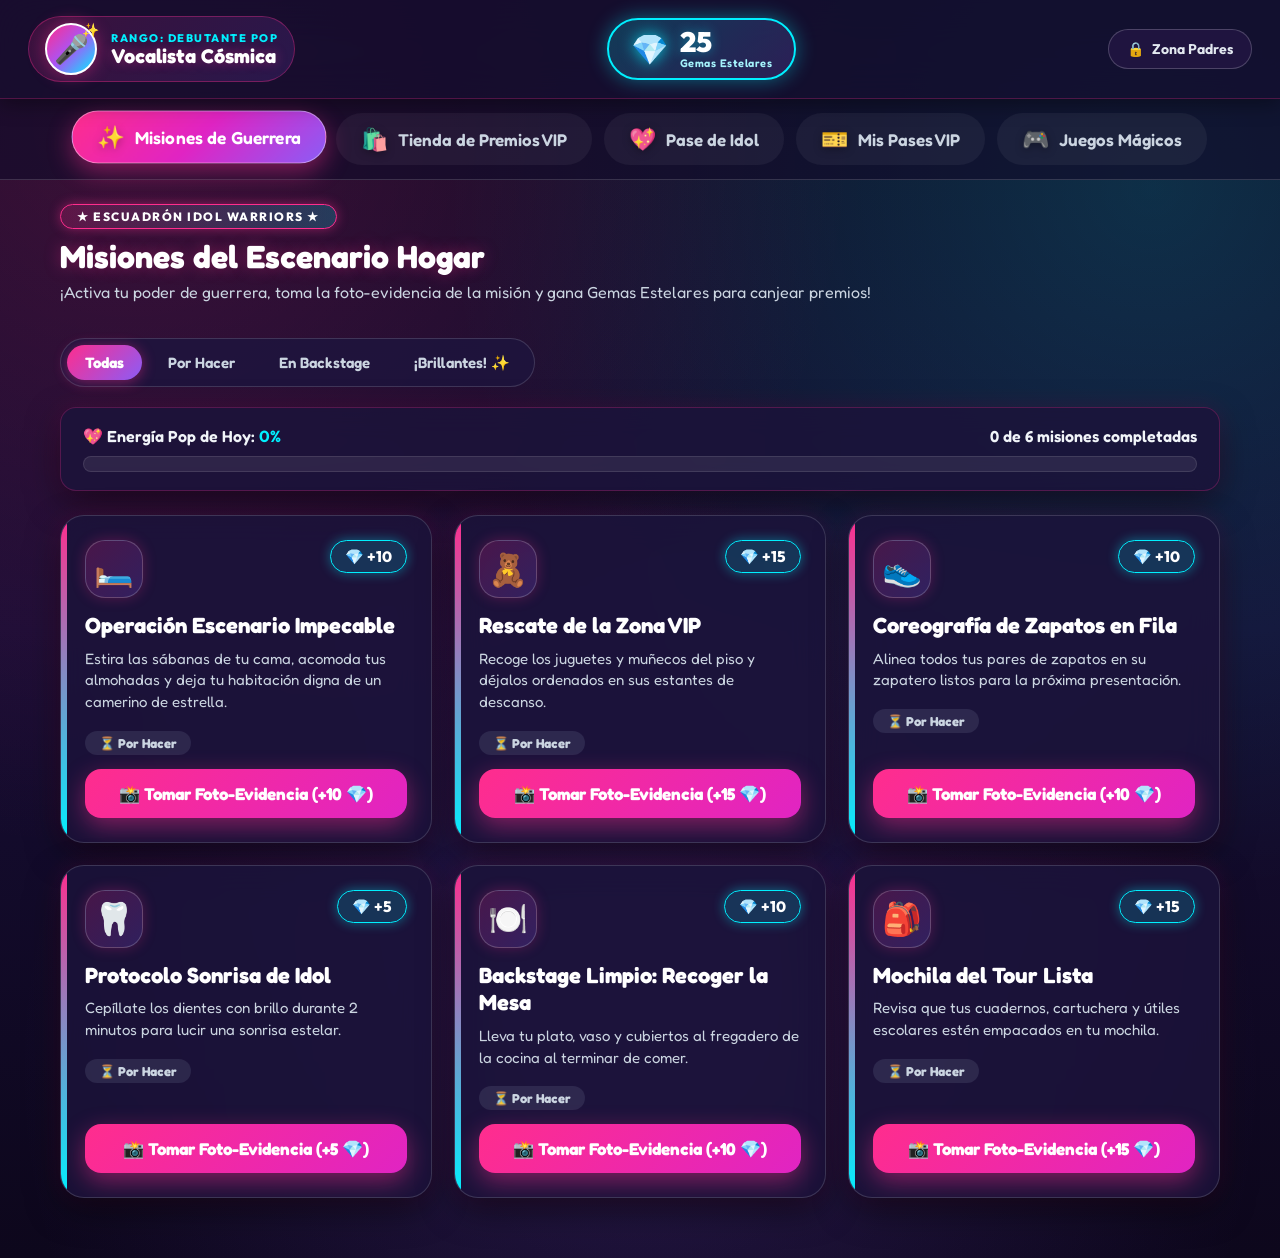
==== commit d6c6893f: "Agregar minijuegos magicos para 6 a 8 anos: Quiz/Adivinanzas, Memoria y Atrapa-Gemas" ====
--- a/index.html
+++ b/index.html
@@ -65,6 +65,10 @@
       <span class="tab-icon">🎫</span>
       <span class="tab-text">Mis Pases VIP</span>
     </button>
+    <button class="tab-btn" data-tab="tab-arcade" id="tabBtnArcade">
+      <span class="tab-icon">🎮</span>
+      <span class="tab-text">Juegos Mágicos</span>
+    </button>
   </nav>
 
   <!-- Contenedor Principal de Vistas -->
@@ -204,6 +208,100 @@
         <!-- Generado dinámicamente con JS -->
       </div>
     </section>
+
+    <!-- ============================================== -->
+    <!-- PESTAÑA 5: MINIJUEGOS INTERACTIVOS (6-8 AÑOS) -->
+    <!-- ============================================== -->
+    <section class="tab-content" id="tab-arcade">
+      <div class="arcade-header">
+        <span class="classified-tag">★ SALA DE ENTRENAMIENTO IDOL ★</span>
+        <h1 class="section-title">Minijuegos Mágicos 🎮✨</h1>
+        <p class="section-desc">¡Juega, adivina y ejercita tu mente para ganar Gemas Estelares extra para tus Vales VIP familiares!</p>
+
+        <!-- Selector de Juegos -->
+        <div class="arcade-nav-pills">
+          <button class="arcade-pill active" id="pillQuiz" onclick="switchArcadeGame('quiz')">
+            <span class="pill-icon">✨</span>
+            <span class="pill-text">Adivinanzas & Quiz</span>
+          </button>
+          <button class="arcade-pill" id="pillMemory" onclick="switchArcadeGame('memory')">
+            <span class="pill-icon">🃏</span>
+            <span class="pill-text">Memoria de Idols</span>
+          </button>
+          <button class="arcade-pill" id="pillCatch" onclick="switchArcadeGame('catch')">
+            <span class="pill-icon">🌟</span>
+            <span class="pill-text">Atrapa-Gemas</span>
+          </button>
+        </div>
+      </div>
+
+      <!-- VISTA 1: ADIVINANZAS & QUIZ MÁGICO -->
+      <div class="arcade-game-view active" id="gameViewQuiz">
+        <div class="quiz-card-wrapper">
+          <div class="quiz-top-bar">
+            <span class="quiz-category-badge" id="quizCategoryBadge">🐾 Animales Mágicos</span>
+            <div class="quiz-status-tags">
+              <span class="quiz-counter-tag" id="quizCounterText">Adivinanza 1 de 15</span>
+              <span class="quiz-reward-tag">💎 +3 por acierto</span>
+            </div>
+          </div>
+
+          <div class="quiz-question-box">
+            <div class="quiz-emoji-main" id="quizEmojiMain">🦁</div>
+            <h2 class="quiz-question-text" id="quizQuestionText">Cargando adivinanza...</h2>
+          </div>
+
+          <div class="quiz-feedback-box" id="quizFeedbackBox" style="display: none;"></div>
+
+          <div class="quiz-options-grid" id="quizOptionsGrid">
+            <!-- Botones de opciones generados dinámicamente con JS -->
+          </div>
+
+          <div class="quiz-footer-actions">
+            <button class="btn btn-secondary" id="quizRestartBtn" onclick="restartQuiz()">🔄 Reiniciar Rondas</button>
+            <button class="btn btn-primary-glow" id="quizNextBtn" style="display: none;" onclick="nextQuizQuestion()">¡Siguiente Adivinanza! ✨ ➡️</button>
+          </div>
+        </div>
+      </div>
+
+      <!-- VISTA 2: MEMORIA DE IDOLS (PAREJAS) -->
+      <div class="arcade-game-view" id="gameViewMemory" style="display: none;">
+        <div class="memory-wrapper">
+          <div class="memory-top-bar">
+            <div class="memory-stats-group">
+              <span class="memory-badge">🃏 Intentos: <b id="memoryFlipsText">0</b></span>
+              <span class="memory-badge">✨ Parejas: <b id="memoryMatchesText">0 / 6</b></span>
+              <span class="memory-badge bonus-badge">💎 Premio: +10 Gemas</span>
+            </div>
+            <button class="btn btn-secondary" onclick="initMemoryGame()">🔄 Barajar de Nuevo</button>
+          </div>
+
+          <div class="memory-grid" id="memoryGrid">
+            <!-- 12 cartas generadas dinámicamente con JS -->
+          </div>
+        </div>
+      </div>
+
+      <!-- VISTA 3: ATRAPA-GEMAS ESTELAR -->
+      <div class="arcade-game-view" id="gameViewCatch" style="display: none;">
+        <div class="catch-wrapper">
+          <div class="catch-top-bar">
+            <span class="catch-badge">⏱️ Tiempo: <b id="catchTimerText">20s</b></span>
+            <span class="catch-badge">💎 Atrapadas: <b id="catchScoreText">0</b></span>
+            <span class="catch-badge bonus-badge">✨ 4 atrapadas = 1 💎</span>
+          </div>
+
+          <div class="catch-stage" id="catchStage">
+            <div class="catch-start-screen" id="catchStartScreen">
+              <span class="stage-big-emoji">🌟</span>
+              <h3>¡Atrapa tantas Gemas y Estrellas como puedas!</h3>
+              <p>Tócalas rápido con el dedo en la pantalla antes de que desaparezcan. ¡Cada 4 gemas que toques te darán 1 Gema Estelar real para tus Vales VIP!</p>
+              <button class="btn btn-primary-glow" id="startCatchGameBtn" onclick="startCatchGame()">🚀 ¡Comenzar Juego! (20s)</button>
+            </div>
+          </div>
+        </div>
+      </div>
+    </section>
   </main>
 
   <!-- ============================================== -->
--- a/style.css
+++ b/style.css
@@ -2043,3 +2043,464 @@
     grid-template-columns: repeat(2, 1fr);
   }
 }
+
+/* ========================================================
+   15. SALA DE MINIJUEGOS MÁGICOS (6-8 AÑOS)
+   ======================================================== */
+.arcade-header {
+  text-align: center;
+  max-width: 720px;
+  margin: 0 auto 30px;
+}
+
+.arcade-nav-pills {
+  display: flex;
+  justify-content: center;
+  gap: 12px;
+  margin-top: 20px;
+  flex-wrap: wrap;
+}
+
+.arcade-pill {
+  display: inline-flex;
+  align-items: center;
+  gap: 8px;
+  padding: 12px 24px;
+  background: rgba(255, 255, 255, 0.06);
+  border: 1.5px solid rgba(255, 255, 255, 0.15);
+  border-radius: var(--radius-full);
+  color: var(--text-secondary);
+  font-family: var(--font-child);
+  font-size: 16px;
+  font-weight: 700;
+  cursor: pointer;
+  transition: all 0.25s ease;
+}
+
+.arcade-pill:hover {
+  background: rgba(255, 45, 141, 0.15);
+  border-color: var(--kpop-pink);
+  color: #fff;
+  transform: translateY(-2px);
+}
+
+.arcade-pill.active {
+  background: linear-gradient(135deg, var(--kpop-pink), var(--kpop-violet));
+  border-color: var(--kpop-cyan);
+  color: #ffffff;
+  box-shadow: 0 4px 20px var(--kpop-pink-glow);
+  transform: scale(1.04);
+}
+
+.arcade-game-view {
+  animation: fadeInView 0.3s ease;
+}
+
+@keyframes fadeInView {
+  from { opacity: 0; transform: translateY(8px); }
+  to { opacity: 1; transform: translateY(0); }
+}
+
+/* --- QUIZ Y ADIVINANZAS --- */
+.quiz-card-wrapper {
+  max-width: 760px;
+  margin: 0 auto;
+  background: var(--bg-card);
+  border: 2px solid rgba(255, 45, 141, 0.35);
+  border-radius: var(--radius-lg);
+  padding: 32px;
+  box-shadow: var(--shadow-card);
+  position: relative;
+  overflow: hidden;
+}
+
+.quiz-card-wrapper::before {
+  content: '';
+  position: absolute;
+  top: 0;
+  left: 0;
+  right: 0;
+  height: 5px;
+  background: linear-gradient(90deg, var(--kpop-pink), var(--kpop-cyan), var(--kpop-star-gold));
+}
+
+.quiz-top-bar {
+  display: flex;
+  justify-content: space-between;
+  align-items: center;
+  margin-bottom: 24px;
+  flex-wrap: wrap;
+  gap: 12px;
+}
+
+.quiz-category-badge {
+  background: linear-gradient(135deg, rgba(255, 45, 141, 0.2), rgba(139, 92, 246, 0.25));
+  border: 1px solid var(--kpop-pink);
+  color: #ffd0ec;
+  font-size: 14px;
+  font-weight: 700;
+  padding: 6px 16px;
+  border-radius: var(--radius-full);
+  display: inline-flex;
+  align-items: center;
+  gap: 6px;
+}
+
+.quiz-status-tags {
+  display: flex;
+  align-items: center;
+  gap: 10px;
+}
+
+.quiz-counter-tag {
+  background: rgba(255, 255, 255, 0.08);
+  border: 1px solid rgba(255, 255, 255, 0.15);
+  color: var(--text-secondary);
+  font-size: 14px;
+  font-weight: 700;
+  padding: 6px 14px;
+  border-radius: var(--radius-full);
+}
+
+.quiz-reward-tag {
+  background: rgba(0, 240, 255, 0.15);
+  border: 1px solid var(--kpop-cyan);
+  color: #fff;
+  font-size: 14px;
+  font-weight: 800;
+  padding: 6px 14px;
+  border-radius: var(--radius-full);
+  box-shadow: 0 0 12px var(--kpop-cyan-glow);
+}
+
+.quiz-question-box {
+  text-align: center;
+  padding: 24px;
+  background: rgba(255, 255, 255, 0.03);
+  border: 1.5px solid rgba(255, 255, 255, 0.08);
+  border-radius: var(--radius-md);
+  margin-bottom: 24px;
+}
+
+.quiz-emoji-main {
+  font-size: 72px;
+  margin-bottom: 12px;
+  display: inline-block;
+  animation: bounceEmoji 2.5s infinite ease-in-out;
+}
+
+@keyframes bounceEmoji {
+  0%, 100% { transform: translateY(0) scale(1); }
+  50% { transform: translateY(-10px) scale(1.08); }
+}
+
+.quiz-question-text {
+  font-family: var(--font-child);
+  font-size: 24px;
+  font-weight: 700;
+  color: #ffffff;
+  line-height: 1.35;
+}
+
+.quiz-feedback-box {
+  padding: 16px 20px;
+  border-radius: var(--radius-md);
+  margin-bottom: 20px;
+  text-align: center;
+  font-size: 18px;
+  font-weight: 700;
+  animation: popIn 0.3s ease;
+}
+
+@keyframes popIn {
+  from { opacity: 0; transform: scale(0.9); }
+  to { opacity: 1; transform: scale(1); }
+}
+
+.quiz-feedback-box.success {
+  background: rgba(16, 185, 129, 0.2);
+  border: 1.5px solid var(--kpop-mint);
+  color: #6ee7b7;
+  box-shadow: 0 0 20px rgba(16, 185, 129, 0.3);
+}
+
+.quiz-feedback-box.wrong {
+  background: rgba(239, 68, 68, 0.15);
+  border: 1.5px solid #ef4444;
+  color: #fca5a5;
+}
+
+.quiz-options-grid {
+  display: grid;
+  grid-template-columns: repeat(auto-fit, minmax(210px, 1fr));
+  gap: 16px;
+  margin-bottom: 24px;
+}
+
+.quiz-opt-btn {
+  background: rgba(255, 255, 255, 0.05);
+  border: 2px solid rgba(255, 255, 255, 0.15);
+  border-radius: var(--radius-md);
+  padding: 18px 20px;
+  color: #ffffff;
+  font-family: var(--font-child);
+  font-size: 19px;
+  font-weight: 600;
+  cursor: pointer;
+  display: flex;
+  align-items: center;
+  justify-content: center;
+  text-align: center;
+  gap: 10px;
+  transition: all 0.2s cubic-bezier(0.4, 0, 0.2, 1);
+  box-shadow: 0 4px 14px rgba(0, 0, 0, 0.25);
+  min-height: 80px;
+}
+
+.quiz-opt-btn:hover:not(:disabled) {
+  background: rgba(255, 45, 141, 0.15);
+  border-color: var(--kpop-pink);
+  transform: translateY(-4px) scale(1.02);
+  box-shadow: 0 8px 24px var(--kpop-pink-glow);
+}
+
+.quiz-opt-btn.correct {
+  background: linear-gradient(135deg, rgba(16, 185, 129, 0.4), rgba(5, 150, 105, 0.4)) !important;
+  border-color: var(--kpop-mint) !important;
+  color: #ffffff !important;
+  box-shadow: 0 0 25px rgba(16, 185, 129, 0.6) !important;
+  transform: scale(1.03);
+}
+
+.quiz-opt-btn.wrong {
+  background: rgba(239, 68, 68, 0.25) !important;
+  border-color: #ef4444 !important;
+  color: #fca5a5 !important;
+  animation: shakeBtn 0.4s ease;
+}
+
+@keyframes shakeBtn {
+  0%, 100% { transform: translateX(0); }
+  25% { transform: translateX(-6px); }
+  50% { transform: translateX(6px); }
+  75% { transform: translateX(-4px); }
+}
+
+.quiz-footer-actions {
+  display: flex;
+  justify-content: space-between;
+  align-items: center;
+  flex-wrap: wrap;
+  gap: 12px;
+}
+
+/* --- MEMORIA DE IDOLS --- */
+.memory-wrapper {
+  max-width: 680px;
+  margin: 0 auto;
+}
+
+.memory-top-bar {
+  display: flex;
+  justify-content: space-between;
+  align-items: center;
+  margin-bottom: 20px;
+  flex-wrap: wrap;
+  gap: 12px;
+}
+
+.memory-stats-group {
+  display: flex;
+  align-items: center;
+  gap: 12px;
+  flex-wrap: wrap;
+}
+
+.memory-badge {
+  background: rgba(255, 255, 255, 0.08);
+  border: 1px solid rgba(255, 255, 255, 0.15);
+  color: var(--text-secondary);
+  font-size: 15px;
+  font-weight: 700;
+  padding: 8px 16px;
+  border-radius: var(--radius-full);
+}
+
+.memory-badge.bonus-badge {
+  background: rgba(255, 215, 0, 0.15);
+  border-color: var(--kpop-star-gold);
+  color: #fef08a;
+}
+
+.memory-grid {
+  display: grid;
+  grid-template-columns: repeat(4, 1fr);
+  gap: 14px;
+  perspective: 1000px;
+}
+
+.memory-card {
+  aspect-ratio: 1;
+  position: relative;
+  transform-style: preserve-3d;
+  transition: transform 0.45s cubic-bezier(0.4, 0, 0.2, 1);
+  cursor: pointer;
+}
+
+.memory-card.flipped,
+.memory-card.matched {
+  transform: rotateY(180deg);
+}
+
+.memory-card-face {
+  position: absolute;
+  inset: 0;
+  backface-visibility: hidden;
+  border-radius: var(--radius-md);
+  display: flex;
+  align-items: center;
+  justify-content: center;
+  user-select: none;
+  box-shadow: 0 6px 18px rgba(0, 0, 0, 0.35);
+}
+
+.memory-card-back {
+  background: linear-gradient(135deg, #241648, #180f33);
+  border: 2px solid rgba(255, 45, 141, 0.4);
+  font-size: 34px;
+}
+
+.memory-card:hover .memory-card-back {
+  border-color: var(--kpop-cyan);
+  box-shadow: 0 0 18px var(--kpop-pink-glow);
+}
+
+.memory-card-front {
+  background: linear-gradient(135deg, rgba(255, 45, 141, 0.25), rgba(0, 240, 255, 0.25)), #1f143d;
+  border: 2px solid var(--kpop-cyan);
+  transform: rotateY(180deg);
+  font-size: 44px;
+}
+
+.memory-card.matched .memory-card-front {
+  border-color: var(--kpop-star-gold);
+  box-shadow: 0 0 25px rgba(255, 215, 0, 0.7);
+  animation: matchGlow 1.2s infinite alternate ease-in-out;
+}
+
+@keyframes matchGlow {
+  from { filter: brightness(1); }
+  to { filter: brightness(1.25); }
+}
+
+/* --- ATRAPA-GEMAS ESTELAR --- */
+.catch-wrapper {
+  max-width: 760px;
+  margin: 0 auto;
+}
+
+.catch-top-bar {
+  display: flex;
+  justify-content: space-between;
+  align-items: center;
+  margin-bottom: 16px;
+  flex-wrap: wrap;
+  gap: 10px;
+}
+
+.catch-badge {
+  background: rgba(255, 255, 255, 0.08);
+  border: 1px solid rgba(255, 255, 255, 0.15);
+  color: var(--text-secondary);
+  font-size: 15px;
+  font-weight: 700;
+  padding: 8px 16px;
+  border-radius: var(--radius-full);
+}
+
+.catch-badge.bonus-badge {
+  background: rgba(0, 240, 255, 0.15);
+  border-color: var(--kpop-cyan);
+  color: #e0f2fe;
+}
+
+.catch-stage {
+  position: relative;
+  height: 420px;
+  background: linear-gradient(180deg, rgba(25, 17, 56, 0.85), rgba(12, 7, 30, 0.95));
+  border: 2px solid rgba(255, 45, 141, 0.35);
+  border-radius: var(--radius-lg);
+  overflow: hidden;
+  box-shadow: var(--shadow-card);
+  user-select: none;
+  touch-action: manipulation;
+}
+
+.catch-start-screen,
+.catch-game-over-screen {
+  position: absolute;
+  inset: 0;
+  background: rgba(14, 9, 31, 0.92);
+  backdrop-filter: blur(10px);
+  display: flex;
+  flex-direction: column;
+  align-items: center;
+  justify-content: center;
+  text-align: center;
+  padding: 24px;
+  z-index: 20;
+}
+
+.stage-big-emoji {
+  font-size: 64px;
+  margin-bottom: 12px;
+  animation: bounceEmoji 2s infinite ease-in-out;
+}
+
+.catch-start-screen h3,
+.catch-game-over-screen h3 {
+  font-size: 26px;
+  color: #fff;
+  margin-bottom: 10px;
+}
+
+.catch-start-screen p,
+.catch-game-over-screen p {
+  color: var(--text-secondary);
+  font-size: 16px;
+  max-width: 480px;
+  margin-bottom: 24px;
+  line-height: 1.45;
+}
+
+.catch-spawn-item {
+  position: absolute;
+  font-size: 46px;
+  cursor: pointer;
+  transition: transform 0.15s ease;
+  user-select: none;
+  animation: spawnPop 0.25s cubic-bezier(0.175, 0.885, 0.32, 1.275);
+  filter: drop-shadow(0 0 10px rgba(255, 215, 0, 0.7));
+}
+
+.catch-spawn-item:active {
+  transform: scale(1.4);
+}
+
+@keyframes spawnPop {
+  0% { transform: scale(0); opacity: 0; }
+  100% { transform: scale(1); opacity: 1; }
+}
+
+@media (max-width: 600px) {
+  .memory-grid {
+    grid-template-columns: repeat(3, 1fr);
+    gap: 10px;
+  }
+  .quiz-options-grid {
+    grid-template-columns: 1fr;
+  }
+  .quiz-card-wrapper {
+    padding: 20px;
+  }
+}
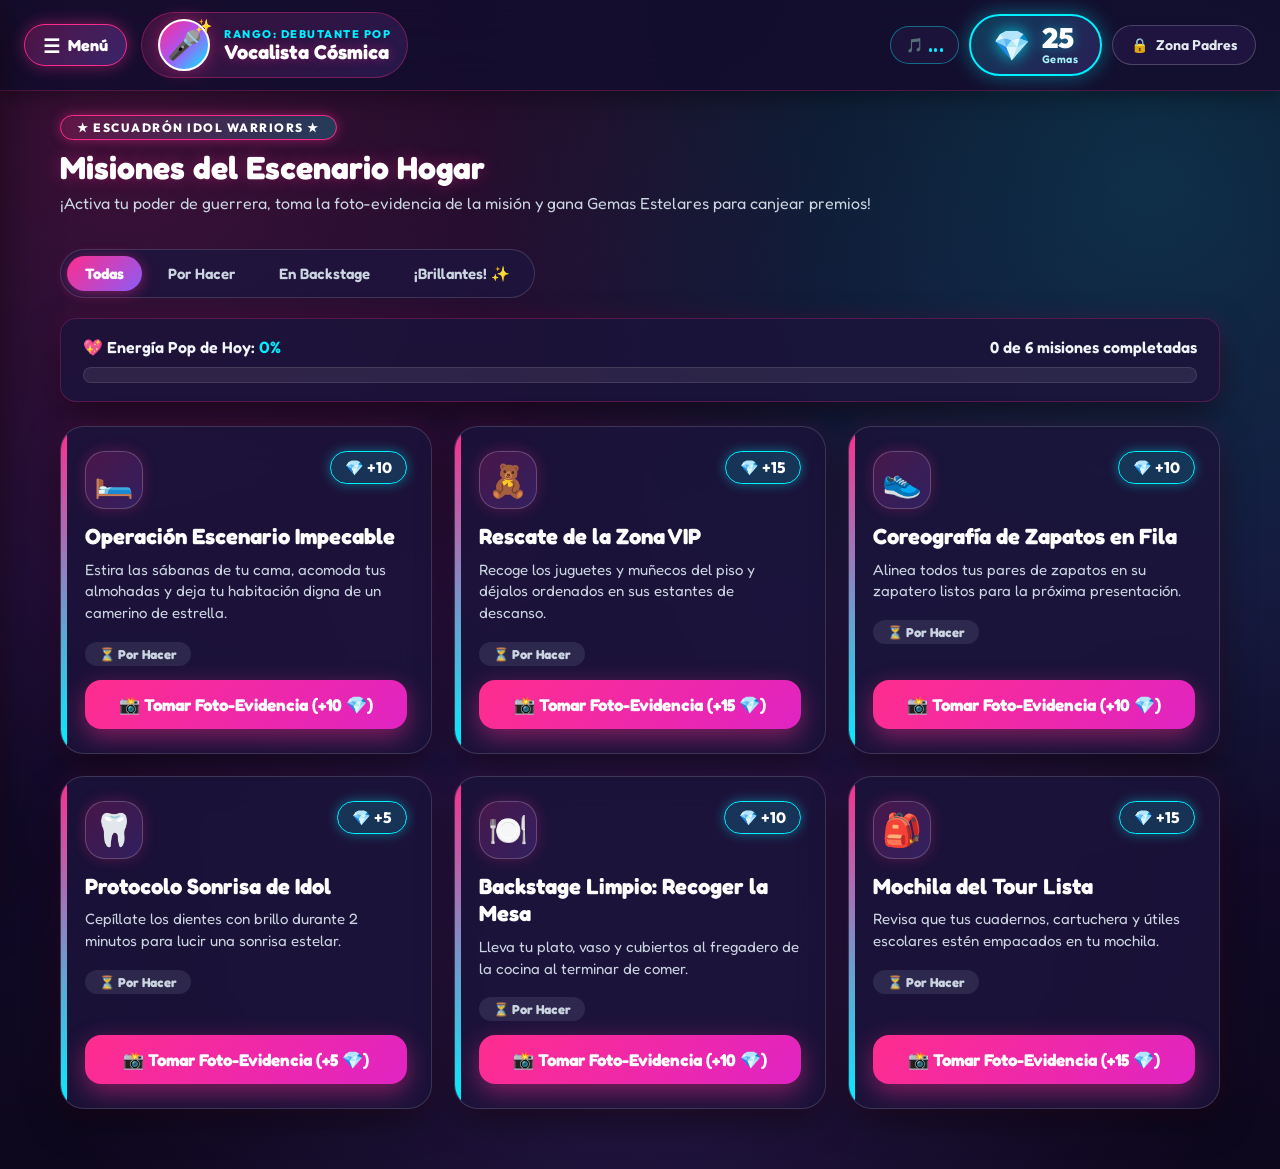
==== commit b7a60e3d: "Implementar boton de menu lateral desplegable y cancion pop sintetizada de 30 segundos" ====
--- a/index.html
+++ b/index.html
@@ -18,58 +18,140 @@
   <canvas id="confettiCanvas"></canvas>
 
   <!-- Barra Superior / Stage Central -->
+  <!-- Barra Superior / Stage Central -->
   <header class="top-nav">
-    <div class="agent-summary" id="agentBadgeBtn" title="Ver mi Credencial de Idol Guerrera">
-      <div class="avatar-ring">
-        <span class="avatar-emoji" id="navAvatarEmoji">🎤</span>
-        <span class="sparkle-orbit">✨</span>
-      </div>
-      <div class="agent-titles">
-        <span class="agent-rank-badge" id="navRankBadge">Rango: Debutante Pop</span>
-        <h2 class="agent-codename" id="navCodename">Vocalista Cósmica</h2>
-      </div>
-    </div>
-
-    <!-- Bóveda de Gemas Estelares -->
-    <div class="coin-vault" id="coinVault">
-      <div class="coin-icon-glow">💎</div>
-      <div class="coin-counter">
-        <span class="coin-number" id="coinBalance">0</span>
-        <span class="coin-label">Gemas Estelares</span>
-      </div>
-    </div>
-
-    <!-- Botón Cuartel General de Padres -->
-    <button class="hq-parent-btn" id="openParentHqBtn" title="Acceso exclusivo para Padres (Cuartel General)">
-      <span class="lock-icon">🔒</span>
-      <span class="hq-text">Zona Padres</span>
-      <span class="pending-badge" id="pendingHqBadge" style="display: none;">0</span>
-    </button>
+    <div class="nav-left-group">
+      <!-- Botón de Menú Desplegable Principal -->
+      <button class="nav-menu-btn" id="menuToggleBtn" title="Abrir Menú de Secciones">
+        <span class="menu-icon">☰</span>
+        <span class="menu-text">Menú</span>
+      </button>
+
+      <!-- Resumen del Agente -->
+      <div class="agent-summary" id="agentBadgeBtn" title="Ver mi Credencial de Idol Guerrera">
+        <div class="avatar-ring">
+          <span class="avatar-emoji" id="navAvatarEmoji">🎤</span>
+          <span class="sparkle-orbit">✨</span>
+        </div>
+        <div class="agent-titles">
+          <span class="agent-rank-badge" id="navRankBadge">Rango: Debutante Pop</span>
+          <h2 class="agent-codename" id="navCodename">Vocalista Cósmica</h2>
+        </div>
+      </div>
+    </div>
+
+    <!-- Controles Derecha -->
+    <div class="nav-right-group">
+      <!-- Botón Canción Pop de Fondo (30s) -->
+      <button class="nav-music-btn" id="musicToggleBtn" title="Canción Pop de Fondo (30s)">
+        <span id="musicBtnIcon">🎵</span>
+        <span class="music-wave-bars">
+          <span class="bar bar-1"></span>
+          <span class="bar bar-2"></span>
+          <span class="bar bar-3"></span>
+        </span>
+      </button>
+
+      <!-- Bóveda de Gemas Estelares -->
+      <div class="coin-vault" id="coinVault">
+        <div class="coin-icon-glow">💎</div>
+        <div class="coin-counter">
+          <span class="coin-number" id="coinBalance">0</span>
+          <span class="coin-label">Gemas</span>
+        </div>
+      </div>
+
+      <!-- Botón Cuartel General de Padres -->
+      <button class="hq-parent-btn" id="openParentHqBtn" title="Acceso exclusivo para Padres (Cuartel General)">
+        <span class="lock-icon">🔒</span>
+        <span class="hq-text">Zona Padres</span>
+        <span class="pending-badge" id="pendingHqBadge" style="display: none;">0</span>
+      </button>
+    </div>
   </header>
 
-  <!-- Pestañas Táctiles Estilo K-Pop Idol -->
-  <nav class="tablet-tabs">
-    <button class="tab-btn active" data-tab="tab-missions" id="tabBtnMissions">
-      <span class="tab-icon">✨</span>
-      <span class="tab-text">Misiones de Guerrera</span>
-    </button>
-    <button class="tab-btn" data-tab="tab-store" id="tabBtnStore">
-      <span class="tab-icon">🛍️</span>
-      <span class="tab-text">Tienda de Premios VIP</span>
-    </button>
-    <button class="tab-btn" data-tab="tab-profile" id="tabBtnProfile">
-      <span class="tab-icon">💖</span>
-      <span class="tab-text">Pase de Idol</span>
-    </button>
-    <button class="tab-btn" data-tab="tab-tickets" id="tabBtnTickets">
-      <span class="tab-icon">🎫</span>
-      <span class="tab-text">Mis Pases VIP</span>
-    </button>
-    <button class="tab-btn" data-tab="tab-arcade" id="tabBtnArcade">
-      <span class="tab-icon">🎮</span>
-      <span class="tab-text">Juegos Mágicos</span>
-    </button>
-  </nav>
+  <!-- ============================================== -->
+  <!-- MENÚ LATERAL DESPLEGABLE (DRAWER HOLOGRÁFICO) -->
+  <!-- ============================================== -->
+  <div class="drawer-backdrop" id="navDrawerBackdrop"></div>
+  <aside class="nav-drawer" id="navDrawer">
+    <div class="drawer-header">
+      <div class="drawer-title-group">
+        <span class="drawer-badge">✨ IDOL WARRIORS ACADEMY</span>
+        <h3 class="drawer-title">Menú del Escenario</h3>
+      </div>
+      <button class="drawer-close-btn" id="closeDrawerBtn" title="Cerrar Menú">✕</button>
+    </div>
+
+    <!-- Perfil Rápido en el Cajón -->
+    <div class="drawer-profile-card">
+      <div class="drawer-avatar-circle" id="drawerAvatar">🎤</div>
+      <div class="drawer-profile-info">
+        <h4 id="drawerCodename">Vocalista Cósmica</h4>
+        <span class="drawer-rank" id="drawerRankText">Debutante Pop 🌸</span>
+      </div>
+      <div class="drawer-gems-pill">
+        <span>💎</span> <b id="drawerCoinBalance">0</b>
+      </div>
+    </div>
+
+    <nav class="drawer-nav-list">
+      <button class="drawer-nav-btn active" data-tab="tab-missions">
+        <div class="drawer-nav-icon-box">✨</div>
+        <div class="drawer-nav-text">
+          <span class="drawer-nav-title">Misiones de Guerrera</span>
+          <span class="drawer-nav-sub">Retos del hogar, fotos y ganar gemas</span>
+        </div>
+        <span class="drawer-nav-arrow">➜</span>
+      </button>
+
+      <button class="drawer-nav-btn" data-tab="tab-store">
+        <div class="drawer-nav-icon-box">🛍️</div>
+        <div class="drawer-nav-text">
+          <span class="drawer-nav-title">Tienda de Premios VIP</span>
+          <span class="drawer-nav-sub">Canjea tus gemas por premios reales</span>
+        </div>
+        <span class="drawer-nav-arrow">➜</span>
+      </button>
+
+      <button class="drawer-nav-btn" data-tab="tab-profile">
+        <div class="drawer-nav-icon-box">💖</div>
+        <div class="drawer-nav-text">
+          <span class="drawer-nav-title">Pase de Idol</span>
+          <span class="drawer-nav-sub">Tu credencial oficial, avatar y rango</span>
+        </div>
+        <span class="drawer-nav-arrow">➜</span>
+      </button>
+
+      <button class="drawer-nav-btn" data-tab="tab-tickets">
+        <div class="drawer-nav-icon-box">🎫</div>
+        <div class="drawer-nav-text">
+          <span class="drawer-nav-title">Mis Pases VIP</span>
+          <span class="drawer-nav-sub">Pases canjeados para mostrar a papá y mamá</span>
+        </div>
+        <span class="drawer-nav-arrow">➜</span>
+      </button>
+
+      <button class="drawer-nav-btn" data-tab="tab-arcade">
+        <div class="drawer-nav-icon-box">🎮</div>
+        <div class="drawer-nav-text">
+          <span class="drawer-nav-title">Juegos Mágicos</span>
+          <span class="drawer-nav-sub">Memoria de Idols y Atrapa-Gemas Estelar</span>
+        </div>
+        <span class="drawer-nav-arrow">➜</span>
+      </button>
+    </nav>
+
+    <div class="drawer-footer">
+      <div class="drawer-music-card">
+        <div class="music-info">
+          <span>🎵 Canción Pop Inicial</span>
+          <small id="musicStatusText">Melodía Pop de 30 segundos</small>
+        </div>
+        <button class="btn btn-secondary drawer-music-btn" id="drawerMusicBtn">▶️ Tocar Música</button>
+      </div>
+    </div>
+  </aside>
 
   <!-- Contenedor Principal de Vistas -->
   <main class="main-container">
@@ -216,15 +298,11 @@
       <div class="arcade-header">
         <span class="classified-tag">★ SALA DE ENTRENAMIENTO IDOL ★</span>
         <h1 class="section-title">Minijuegos Mágicos 🎮✨</h1>
-        <p class="section-desc">¡Juega, adivina y ejercita tu mente para ganar Gemas Estelares extra para tus Vales VIP familiares!</p>
+        <p class="section-desc">¡Juega, diviértete y gana Gemas Estelares extra para canjear tus Vales VIP familiares!</p>
 
         <!-- Selector de Juegos -->
         <div class="arcade-nav-pills">
-          <button class="arcade-pill active" id="pillQuiz" onclick="switchArcadeGame('quiz')">
-            <span class="pill-icon">✨</span>
-            <span class="pill-text">Adivinanzas & Quiz</span>
-          </button>
-          <button class="arcade-pill" id="pillMemory" onclick="switchArcadeGame('memory')">
+          <button class="arcade-pill active" id="pillMemory" onclick="switchArcadeGame('memory')">
             <span class="pill-icon">🃏</span>
             <span class="pill-text">Memoria de Idols</span>
           </button>
@@ -235,43 +313,14 @@
         </div>
       </div>
 
-      <!-- VISTA 1: ADIVINANZAS & QUIZ MÁGICO -->
-      <div class="arcade-game-view active" id="gameViewQuiz">
-        <div class="quiz-card-wrapper">
-          <div class="quiz-top-bar">
-            <span class="quiz-category-badge" id="quizCategoryBadge">🐾 Animales Mágicos</span>
-            <div class="quiz-status-tags">
-              <span class="quiz-counter-tag" id="quizCounterText">Adivinanza 1 de 15</span>
-              <span class="quiz-reward-tag">💎 +3 por acierto</span>
-            </div>
-          </div>
-
-          <div class="quiz-question-box">
-            <div class="quiz-emoji-main" id="quizEmojiMain">🦁</div>
-            <h2 class="quiz-question-text" id="quizQuestionText">Cargando adivinanza...</h2>
-          </div>
-
-          <div class="quiz-feedback-box" id="quizFeedbackBox" style="display: none;"></div>
-
-          <div class="quiz-options-grid" id="quizOptionsGrid">
-            <!-- Botones de opciones generados dinámicamente con JS -->
-          </div>
-
-          <div class="quiz-footer-actions">
-            <button class="btn btn-secondary" id="quizRestartBtn" onclick="restartQuiz()">🔄 Reiniciar Rondas</button>
-            <button class="btn btn-primary-glow" id="quizNextBtn" style="display: none;" onclick="nextQuizQuestion()">¡Siguiente Adivinanza! ✨ ➡️</button>
-          </div>
-        </div>
-      </div>
-
-      <!-- VISTA 2: MEMORIA DE IDOLS (PAREJAS) -->
-      <div class="arcade-game-view" id="gameViewMemory" style="display: none;">
+      <!-- VISTA 1: MEMORIA DE IDOLS (PAREJAS) -->
+      <div class="arcade-game-view active" id="gameViewMemory">
         <div class="memory-wrapper">
           <div class="memory-top-bar">
             <div class="memory-stats-group">
               <span class="memory-badge">🃏 Intentos: <b id="memoryFlipsText">0</b></span>
               <span class="memory-badge">✨ Parejas: <b id="memoryMatchesText">0 / 6</b></span>
-              <span class="memory-badge bonus-badge">💎 Premio: +10 Gemas</span>
+              <span class="memory-badge bonus-badge">💎 Premio: +15 Gemas</span>
             </div>
             <button class="btn btn-secondary" onclick="initMemoryGame()">🔄 Barajar de Nuevo</button>
           </div>
@@ -282,7 +331,7 @@
         </div>
       </div>
 
-      <!-- VISTA 3: ATRAPA-GEMAS ESTELAR -->
+      <!-- VISTA 2: ATRAPA-GEMAS ESTELAR -->
       <div class="arcade-game-view" id="gameViewCatch" style="display: none;">
         <div class="catch-wrapper">
           <div class="catch-top-bar">
--- a/style.css
+++ b/style.css
@@ -86,15 +86,379 @@
   display: flex;
   align-items: center;
   justify-content: space-between;
-  padding: 16px 28px;
-  background: rgba(20, 14, 46, 0.85);
+  padding: 12px 24px;
+  background: rgba(20, 14, 46, 0.92);
   backdrop-filter: blur(20px);
   border-bottom: 1.5px solid rgba(255, 45, 141, 0.25);
   position: sticky;
   top: 0;
   z-index: 100;
-  gap: 16px;
+  gap: 12px;
   box-shadow: 0 4px 20px rgba(0, 0, 0, 0.4);
+}
+
+.nav-left-group {
+  display: flex;
+  align-items: center;
+  gap: 14px;
+}
+
+.nav-right-group {
+  display: flex;
+  align-items: center;
+  gap: 10px;
+}
+
+/* Botón de Menú Desplegable Principal */
+.nav-menu-btn {
+  display: flex;
+  align-items: center;
+  gap: 8px;
+  padding: 10px 18px;
+  background: linear-gradient(135deg, rgba(255, 45, 141, 0.25), rgba(139, 92, 246, 0.3));
+  border: 1.5px solid var(--kpop-pink);
+  border-radius: var(--radius-full);
+  color: #ffffff;
+  font-family: var(--font-child);
+  font-size: 16px;
+  font-weight: 700;
+  cursor: pointer;
+  box-shadow: 0 0 16px var(--kpop-pink-glow);
+  transition: all 0.25s cubic-bezier(0.34, 1.56, 0.64, 1);
+}
+
+.nav-menu-btn:hover {
+  transform: translateY(-2px) scale(1.04);
+  background: linear-gradient(135deg, var(--kpop-pink), var(--kpop-magenta));
+  box-shadow: 0 4px 20px rgba(255, 45, 141, 0.6);
+}
+
+.nav-menu-btn .menu-icon {
+  font-size: 19px;
+  line-height: 1;
+}
+
+/* Botón de Música Pop (30s) */
+.nav-music-btn {
+  display: flex;
+  align-items: center;
+  gap: 6px;
+  padding: 9px 15px;
+  background: rgba(30, 20, 62, 0.9);
+  border: 1.5px solid rgba(0, 240, 255, 0.4);
+  border-radius: var(--radius-full);
+  color: #fff;
+  font-family: var(--font-spy);
+  font-size: 14px;
+  font-weight: 700;
+  cursor: pointer;
+  transition: all 0.25s ease;
+  position: relative;
+}
+
+.nav-music-btn:hover {
+  border-color: var(--kpop-cyan);
+  box-shadow: 0 0 14px var(--kpop-cyan-glow);
+  transform: translateY(-2px);
+}
+
+.nav-music-btn.playing {
+  background: linear-gradient(135deg, rgba(0, 240, 255, 0.25), rgba(139, 92, 246, 0.25));
+  border-color: var(--kpop-cyan);
+  box-shadow: 0 0 18px var(--kpop-cyan-glow);
+}
+
+.music-wave-bars {
+  display: inline-flex;
+  align-items: flex-end;
+  gap: 2.5px;
+  height: 14px;
+}
+
+.music-wave-bars .bar {
+  width: 3px;
+  height: 4px;
+  background: var(--kpop-cyan);
+  border-radius: 2px;
+  transition: height 0.2s ease;
+}
+
+.nav-music-btn.playing .music-wave-bars .bar-1 {
+  animation: soundBar 0.6s infinite alternate ease-in-out;
+}
+.nav-music-btn.playing .music-wave-bars .bar-2 {
+  animation: soundBar 0.8s infinite alternate ease-in-out 0.2s;
+}
+.nav-music-btn.playing .music-wave-bars .bar-3 {
+  animation: soundBar 0.5s infinite alternate ease-in-out 0.4s;
+}
+
+@keyframes soundBar {
+  0% { height: 3px; }
+  100% { height: 14px; background: var(--kpop-pink); }
+}
+
+/* ========================================================
+   1.2 PANEL LATERAL HOLOGRÁFICO (DRAWER)
+   ======================================================== */
+.drawer-backdrop {
+  position: fixed;
+  inset: 0;
+  background: rgba(8, 4, 18, 0.75);
+  backdrop-filter: blur(8px);
+  z-index: 1000;
+  opacity: 0;
+  pointer-events: none;
+  transition: opacity 0.3s cubic-bezier(0.4, 0, 0.2, 1);
+}
+
+.drawer-backdrop.open {
+  opacity: 1;
+  pointer-events: auto;
+}
+
+.nav-drawer {
+  position: fixed;
+  top: 0;
+  left: 0;
+  width: 380px;
+  max-width: 86vw;
+  height: 100vh;
+  background: linear-gradient(180deg, #1b1138 0%, #120a28 100%);
+  border-right: 2px solid rgba(255, 45, 141, 0.35);
+  box-shadow: 12px 0 48px rgba(0, 0, 0, 0.7), 0 0 32px rgba(255, 45, 141, 0.25);
+  z-index: 1001;
+  transform: translateX(-105%);
+  transition: transform 0.35s cubic-bezier(0.34, 1.56, 0.64, 1);
+  display: flex;
+  flex-direction: column;
+  overflow-y: auto;
+  -webkit-overflow-scrolling: touch;
+}
+
+.nav-drawer.open {
+  transform: translateX(0);
+}
+
+.drawer-header {
+  padding: 24px 20px 16px;
+  display: flex;
+  justify-content: space-between;
+  align-items: flex-start;
+  border-bottom: 1px solid rgba(255, 255, 255, 0.1);
+}
+
+.drawer-badge {
+  font-family: var(--font-spy);
+  font-size: 11px;
+  font-weight: 800;
+  color: var(--kpop-cyan);
+  letter-spacing: 1.5px;
+  text-transform: uppercase;
+  display: block;
+  margin-bottom: 4px;
+}
+
+.drawer-title {
+  font-family: var(--font-child);
+  font-size: 22px;
+  font-weight: 700;
+  color: #fff;
+}
+
+.drawer-close-btn {
+  width: 38px;
+  height: 38px;
+  border-radius: 50%;
+  background: rgba(255, 255, 255, 0.08);
+  border: 1px solid rgba(255, 255, 255, 0.15);
+  color: #fff;
+  font-size: 18px;
+  cursor: pointer;
+  display: flex;
+  align-items: center;
+  justify-content: center;
+  transition: all 0.2s ease;
+}
+
+.drawer-close-btn:hover {
+  background: var(--kpop-pink);
+  transform: rotate(90deg);
+}
+
+.drawer-profile-card {
+  margin: 16px 20px;
+  padding: 14px 16px;
+  background: linear-gradient(135deg, rgba(255, 45, 141, 0.15), rgba(139, 92, 246, 0.15));
+  border: 1.5px solid rgba(255, 45, 141, 0.35);
+  border-radius: var(--radius-md);
+  display: flex;
+  align-items: center;
+  gap: 12px;
+}
+
+.drawer-avatar-circle {
+  width: 44px;
+  height: 44px;
+  border-radius: 50%;
+  background: linear-gradient(135deg, var(--kpop-pink), var(--kpop-cyan));
+  display: flex;
+  align-items: center;
+  justify-content: center;
+  font-size: 24px;
+  border: 2px solid #fff;
+  box-shadow: 0 0 12px var(--kpop-pink-glow);
+}
+
+.drawer-profile-info {
+  flex: 1;
+}
+
+.drawer-profile-info h4 {
+  font-size: 16px;
+  color: #fff;
+  font-weight: 700;
+}
+
+.drawer-rank {
+  font-size: 12px;
+  color: #cbd5e1;
+}
+
+.drawer-gems-pill {
+  display: flex;
+  align-items: center;
+  gap: 4px;
+  background: rgba(0, 240, 255, 0.15);
+  border: 1px solid var(--kpop-cyan);
+  padding: 4px 10px;
+  border-radius: var(--radius-full);
+  font-family: var(--font-spy);
+  font-weight: 800;
+  font-size: 14px;
+  color: #fff;
+}
+
+.drawer-nav-list {
+  padding: 8px 16px;
+  display: flex;
+  flex-direction: column;
+  gap: 10px;
+  flex: 1;
+}
+
+.drawer-nav-btn {
+  display: flex;
+  align-items: center;
+  gap: 14px;
+  padding: 14px 16px;
+  background: rgba(255, 255, 255, 0.04);
+  border: 1.5px solid rgba(255, 255, 255, 0.08);
+  border-radius: var(--radius-md);
+  color: #ffffff;
+  cursor: pointer;
+  text-align: left;
+  transition: all 0.25s cubic-bezier(0.34, 1.56, 0.64, 1);
+  width: 100%;
+}
+
+.drawer-nav-btn:hover {
+  background: rgba(255, 45, 141, 0.15);
+  border-color: var(--kpop-pink);
+  transform: translateX(4px);
+  box-shadow: 0 4px 18px rgba(255, 45, 141, 0.25);
+}
+
+.drawer-nav-btn.active {
+  background: linear-gradient(135deg, rgba(255, 45, 141, 0.35), rgba(139, 92, 246, 0.35));
+  border-color: var(--kpop-cyan);
+  box-shadow: 0 4px 20px var(--kpop-pink-glow);
+}
+
+.drawer-nav-icon-box {
+  width: 44px;
+  height: 44px;
+  border-radius: 12px;
+  background: rgba(255, 255, 255, 0.08);
+  border: 1px solid rgba(255, 255, 255, 0.15);
+  display: flex;
+  align-items: center;
+  justify-content: center;
+  font-size: 24px;
+  flex-shrink: 0;
+}
+
+.drawer-nav-btn.active .drawer-nav-icon-box {
+  background: linear-gradient(135deg, var(--kpop-pink), var(--kpop-cyan));
+  box-shadow: 0 0 14px var(--kpop-pink-glow);
+}
+
+.drawer-nav-text {
+  flex: 1;
+}
+
+.drawer-nav-title {
+  display: block;
+  font-family: var(--font-child);
+  font-size: 17px;
+  font-weight: 700;
+  color: #fff;
+  line-height: 1.2;
+}
+
+.drawer-nav-sub {
+  display: block;
+  font-size: 12px;
+  color: var(--text-secondary);
+  margin-top: 3px;
+  line-height: 1.3;
+}
+
+.drawer-nav-arrow {
+  color: var(--kpop-cyan);
+  font-size: 16px;
+  opacity: 0.6;
+  transition: transform 0.2s ease;
+}
+
+.drawer-nav-btn:hover .drawer-nav-arrow,
+.drawer-nav-btn.active .drawer-nav-arrow {
+  opacity: 1;
+  transform: translateX(3px);
+}
+
+.drawer-footer {
+  padding: 16px 20px 24px;
+  border-top: 1px solid rgba(255, 255, 255, 0.1);
+  margin-top: auto;
+}
+
+.drawer-music-card {
+  background: rgba(255, 255, 255, 0.04);
+  border: 1px solid rgba(0, 240, 255, 0.3);
+  border-radius: var(--radius-md);
+  padding: 12px 14px;
+  display: flex;
+  align-items: center;
+  justify-content: space-between;
+  gap: 10px;
+}
+
+.music-info span {
+  display: block;
+  font-weight: 700;
+  font-size: 13px;
+  color: #fff;
+}
+
+.music-info small {
+  color: var(--text-secondary);
+  font-size: 11px;
+}
+
+.drawer-music-btn {
+  padding: 8px 14px;
+  font-size: 13px;
 }
 
 .agent-summary {
@@ -1991,56 +2355,251 @@
 }
 
 /* ========================================================
-   14. RESPONSIVE / TABLET Y MÓVIL
+   14. RESPONSIVE / TABLET Y TELÉFONO EN VERTICAL
    ======================================================== */
 @media (max-width: 768px) {
   .top-nav {
-    padding: 12px 16px;
+    padding: 10px 14px;
+    gap: 8px;
+    position: sticky;
+    top: 0;
+    z-index: 100;
   }
   
+  .agent-summary {
+    padding: 4px 10px;
+    gap: 8px;
+  }
+
+  .avatar-ring {
+    width: 42px;
+    height: 42px;
+  }
+
+  .avatar-emoji {
+    font-size: 22px;
+  }
+
+  .agent-rank-badge {
+    font-size: 10px;
+  }
+
   .agent-codename {
-    font-size: 17px;
-  }
-  
+    font-size: 15px;
+    max-width: 120px;
+    white-space: nowrap;
+    overflow: hidden;
+    text-overflow: ellipsis;
+  }
+
+  .coin-vault {
+    padding: 6px 14px;
+    gap: 6px;
+  }
+
+  .coin-icon-glow {
+    font-size: 22px;
+  }
+
   .coin-number {
-    font-size: 22px;
-  }
-  
+    font-size: 20px;
+  }
+
+  .coin-label {
+    display: none; /* En móvil vertical el icono y número bastan */
+  }
+
+  .hq-parent-btn {
+    padding: 8px 12px;
+    font-size: 13px;
+  }
+
+  .nav-left-group {
+    gap: 8px;
+  }
+
+  .nav-right-group {
+    gap: 6px;
+  }
+
+  .nav-menu-btn {
+    padding: 8px 12px;
+    font-size: 14px;
+    gap: 6px;
+  }
+
+  .nav-music-btn {
+    padding: 7px 11px;
+    font-size: 13px;
+    gap: 4px;
+  }
+
+  .music-wave-bars {
+    display: none;
+  }
+
+  /* Ocultar barra horizontal antigua en favor del moderno menú lateral */
   .tablet-tabs {
-    padding: 8px 10px;
-    gap: 6px;
-    overflow-x: auto;
-  }
-  
-  .tab-btn {
-    padding: 10px 16px;
-    font-size: 15px;
-  }
-  
+    display: none !important;
+  }
+
+  .main-container {
+    padding: 16px 12px;
+  }
+
+  /* Menú del Escenario y Filtros de Misiones: 100% visible en vertical */
   .mission-dashboard-header {
     flex-direction: column;
-    align-items: flex-start;
-  }
-  
+    align-items: stretch;
+    gap: 12px;
+    margin-bottom: 16px;
+  }
+
+  .section-title {
+    font-size: 24px;
+    line-height: 1.25;
+  }
+
+  .section-desc {
+    font-size: 14px;
+    margin-bottom: 12px;
+  }
+
+  .filter-pills {
+    display: flex;
+    justify-content: flex-start;
+    gap: 6px;
+    background: rgba(30, 20, 62, 0.95);
+    padding: 4px;
+    border-radius: var(--radius-full);
+    border: 1px solid var(--border-glass);
+    overflow-x: auto;
+    -webkit-overflow-scrolling: touch;
+    scrollbar-width: none;
+    max-width: 100%;
+    width: 100%;
+  }
+
+  .filter-pills::-webkit-scrollbar {
+    display: none;
+  }
+
+  .filter-pill {
+    flex: 1 0 auto;
+    flex-shrink: 0;
+    white-space: nowrap;
+    padding: 7px 12px;
+    font-size: 13px;
+    text-align: center;
+  }
+
+  .missions-grid {
+    grid-template-columns: 1fr;
+    gap: 16px;
+  }
+
   .review-item-card {
     grid-template-columns: 1fr;
   }
-  
+
   .id-card-body {
     flex-direction: column;
     text-align: center;
   }
-  
+
   .editable-name-row {
     justify-content: center;
   }
-  
+
   .rank-tag-large {
     align-self: center;
   }
-  
+
   .avatar-choices-grid {
     grid-template-columns: repeat(2, 1fr);
+  }
+}
+
+/* Teléfonos móviles en orientación vertical (pantallas estrechas < 480px) */
+@media (max-width: 480px) {
+  .top-nav {
+    padding: 8px 10px;
+    gap: 6px;
+  }
+
+  .nav-menu-btn {
+    padding: 6px 10px;
+    font-size: 13px;
+  }
+
+  .nav-menu-btn .menu-text {
+    display: none; /* En pantallas muy pequeñas sólo muestra el icono ☰ */
+  }
+
+  .avatar-ring {
+    width: 36px;
+    height: 36px;
+  }
+
+  .avatar-emoji {
+    font-size: 18px;
+  }
+
+  .agent-titles .agent-rank-badge {
+    display: none;
+  }
+
+  .agent-codename {
+    font-size: 13px;
+    max-width: 85px;
+  }
+
+  .coin-vault {
+    padding: 4px 9px;
+  }
+
+  .coin-icon-glow {
+    font-size: 17px;
+  }
+
+  .coin-number {
+    font-size: 16px;
+  }
+
+  .hq-parent-btn {
+    padding: 6px 9px;
+  }
+
+  .hq-parent-btn .hq-text {
+    display: none; /* En pantallas muy pequeñas sólo muestra el candado 🔒 y el badge */
+  }
+
+  .nav-drawer {
+    width: 310px;
+  }
+
+  .drawer-nav-btn {
+    padding: 12px 14px;
+    gap: 10px;
+  }
+
+  .drawer-nav-icon-box {
+    width: 38px;
+    height: 38px;
+    font-size: 20px;
+  }
+
+  .drawer-nav-title {
+    font-size: 15px;
+  }
+
+  .drawer-nav-sub {
+    font-size: 11px;
+  }
+
+  .filter-pill {
+    padding: 6px 10px;
+    font-size: 12px;
   }
 }
 
@@ -2101,199 +2660,6 @@
   to { opacity: 1; transform: translateY(0); }
 }
 
-/* --- QUIZ Y ADIVINANZAS --- */
-.quiz-card-wrapper {
-  max-width: 760px;
-  margin: 0 auto;
-  background: var(--bg-card);
-  border: 2px solid rgba(255, 45, 141, 0.35);
-  border-radius: var(--radius-lg);
-  padding: 32px;
-  box-shadow: var(--shadow-card);
-  position: relative;
-  overflow: hidden;
-}
-
-.quiz-card-wrapper::before {
-  content: '';
-  position: absolute;
-  top: 0;
-  left: 0;
-  right: 0;
-  height: 5px;
-  background: linear-gradient(90deg, var(--kpop-pink), var(--kpop-cyan), var(--kpop-star-gold));
-}
-
-.quiz-top-bar {
-  display: flex;
-  justify-content: space-between;
-  align-items: center;
-  margin-bottom: 24px;
-  flex-wrap: wrap;
-  gap: 12px;
-}
-
-.quiz-category-badge {
-  background: linear-gradient(135deg, rgba(255, 45, 141, 0.2), rgba(139, 92, 246, 0.25));
-  border: 1px solid var(--kpop-pink);
-  color: #ffd0ec;
-  font-size: 14px;
-  font-weight: 700;
-  padding: 6px 16px;
-  border-radius: var(--radius-full);
-  display: inline-flex;
-  align-items: center;
-  gap: 6px;
-}
-
-.quiz-status-tags {
-  display: flex;
-  align-items: center;
-  gap: 10px;
-}
-
-.quiz-counter-tag {
-  background: rgba(255, 255, 255, 0.08);
-  border: 1px solid rgba(255, 255, 255, 0.15);
-  color: var(--text-secondary);
-  font-size: 14px;
-  font-weight: 700;
-  padding: 6px 14px;
-  border-radius: var(--radius-full);
-}
-
-.quiz-reward-tag {
-  background: rgba(0, 240, 255, 0.15);
-  border: 1px solid var(--kpop-cyan);
-  color: #fff;
-  font-size: 14px;
-  font-weight: 800;
-  padding: 6px 14px;
-  border-radius: var(--radius-full);
-  box-shadow: 0 0 12px var(--kpop-cyan-glow);
-}
-
-.quiz-question-box {
-  text-align: center;
-  padding: 24px;
-  background: rgba(255, 255, 255, 0.03);
-  border: 1.5px solid rgba(255, 255, 255, 0.08);
-  border-radius: var(--radius-md);
-  margin-bottom: 24px;
-}
-
-.quiz-emoji-main {
-  font-size: 72px;
-  margin-bottom: 12px;
-  display: inline-block;
-  animation: bounceEmoji 2.5s infinite ease-in-out;
-}
-
-@keyframes bounceEmoji {
-  0%, 100% { transform: translateY(0) scale(1); }
-  50% { transform: translateY(-10px) scale(1.08); }
-}
-
-.quiz-question-text {
-  font-family: var(--font-child);
-  font-size: 24px;
-  font-weight: 700;
-  color: #ffffff;
-  line-height: 1.35;
-}
-
-.quiz-feedback-box {
-  padding: 16px 20px;
-  border-radius: var(--radius-md);
-  margin-bottom: 20px;
-  text-align: center;
-  font-size: 18px;
-  font-weight: 700;
-  animation: popIn 0.3s ease;
-}
-
-@keyframes popIn {
-  from { opacity: 0; transform: scale(0.9); }
-  to { opacity: 1; transform: scale(1); }
-}
-
-.quiz-feedback-box.success {
-  background: rgba(16, 185, 129, 0.2);
-  border: 1.5px solid var(--kpop-mint);
-  color: #6ee7b7;
-  box-shadow: 0 0 20px rgba(16, 185, 129, 0.3);
-}
-
-.quiz-feedback-box.wrong {
-  background: rgba(239, 68, 68, 0.15);
-  border: 1.5px solid #ef4444;
-  color: #fca5a5;
-}
-
-.quiz-options-grid {
-  display: grid;
-  grid-template-columns: repeat(auto-fit, minmax(210px, 1fr));
-  gap: 16px;
-  margin-bottom: 24px;
-}
-
-.quiz-opt-btn {
-  background: rgba(255, 255, 255, 0.05);
-  border: 2px solid rgba(255, 255, 255, 0.15);
-  border-radius: var(--radius-md);
-  padding: 18px 20px;
-  color: #ffffff;
-  font-family: var(--font-child);
-  font-size: 19px;
-  font-weight: 600;
-  cursor: pointer;
-  display: flex;
-  align-items: center;
-  justify-content: center;
-  text-align: center;
-  gap: 10px;
-  transition: all 0.2s cubic-bezier(0.4, 0, 0.2, 1);
-  box-shadow: 0 4px 14px rgba(0, 0, 0, 0.25);
-  min-height: 80px;
-}
-
-.quiz-opt-btn:hover:not(:disabled) {
-  background: rgba(255, 45, 141, 0.15);
-  border-color: var(--kpop-pink);
-  transform: translateY(-4px) scale(1.02);
-  box-shadow: 0 8px 24px var(--kpop-pink-glow);
-}
-
-.quiz-opt-btn.correct {
-  background: linear-gradient(135deg, rgba(16, 185, 129, 0.4), rgba(5, 150, 105, 0.4)) !important;
-  border-color: var(--kpop-mint) !important;
-  color: #ffffff !important;
-  box-shadow: 0 0 25px rgba(16, 185, 129, 0.6) !important;
-  transform: scale(1.03);
-}
-
-.quiz-opt-btn.wrong {
-  background: rgba(239, 68, 68, 0.25) !important;
-  border-color: #ef4444 !important;
-  color: #fca5a5 !important;
-  animation: shakeBtn 0.4s ease;
-}
-
-@keyframes shakeBtn {
-  0%, 100% { transform: translateX(0); }
-  25% { transform: translateX(-6px); }
-  50% { transform: translateX(6px); }
-  75% { transform: translateX(-4px); }
-}
-
-.quiz-footer-actions {
-  display: flex;
-  justify-content: space-between;
-  align-items: center;
-  flex-wrap: wrap;
-  gap: 12px;
-}
-
 /* --- MEMORIA DE IDOLS --- */
 .memory-wrapper {
   max-width: 680px;
